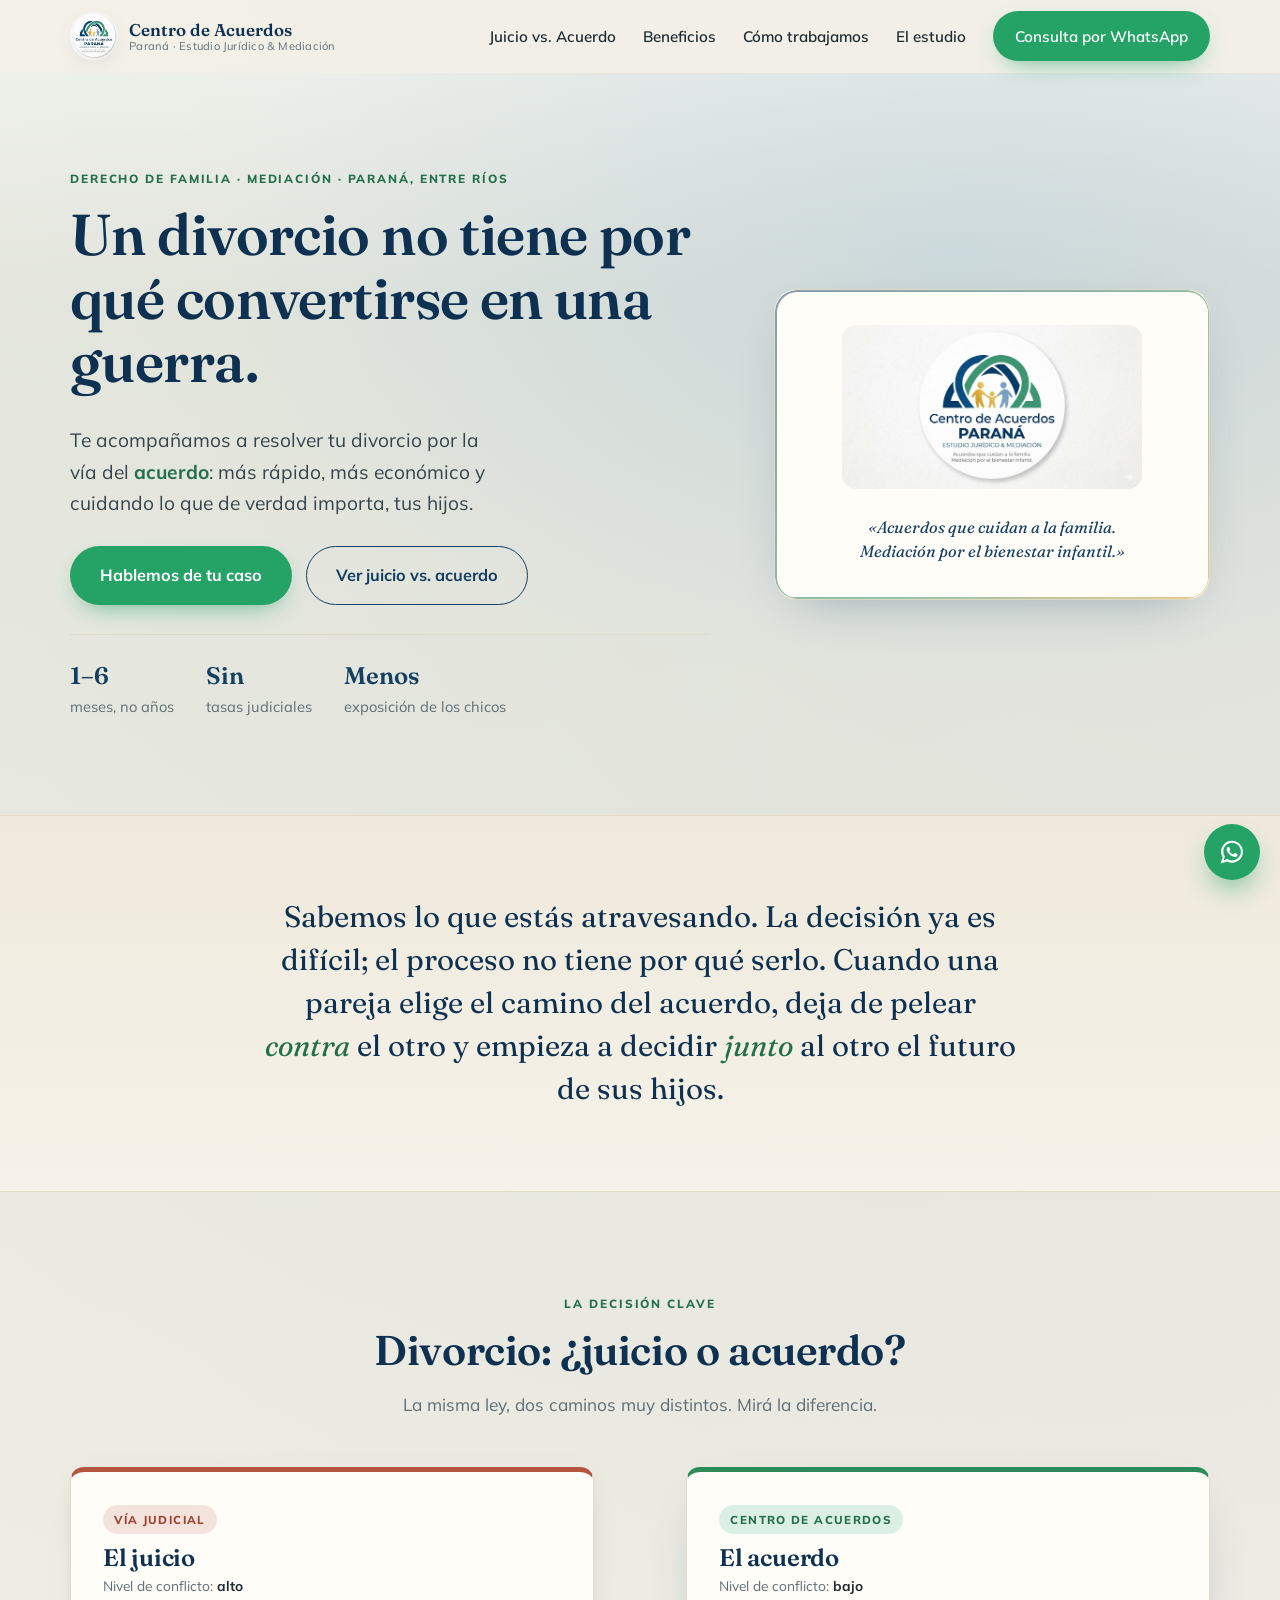
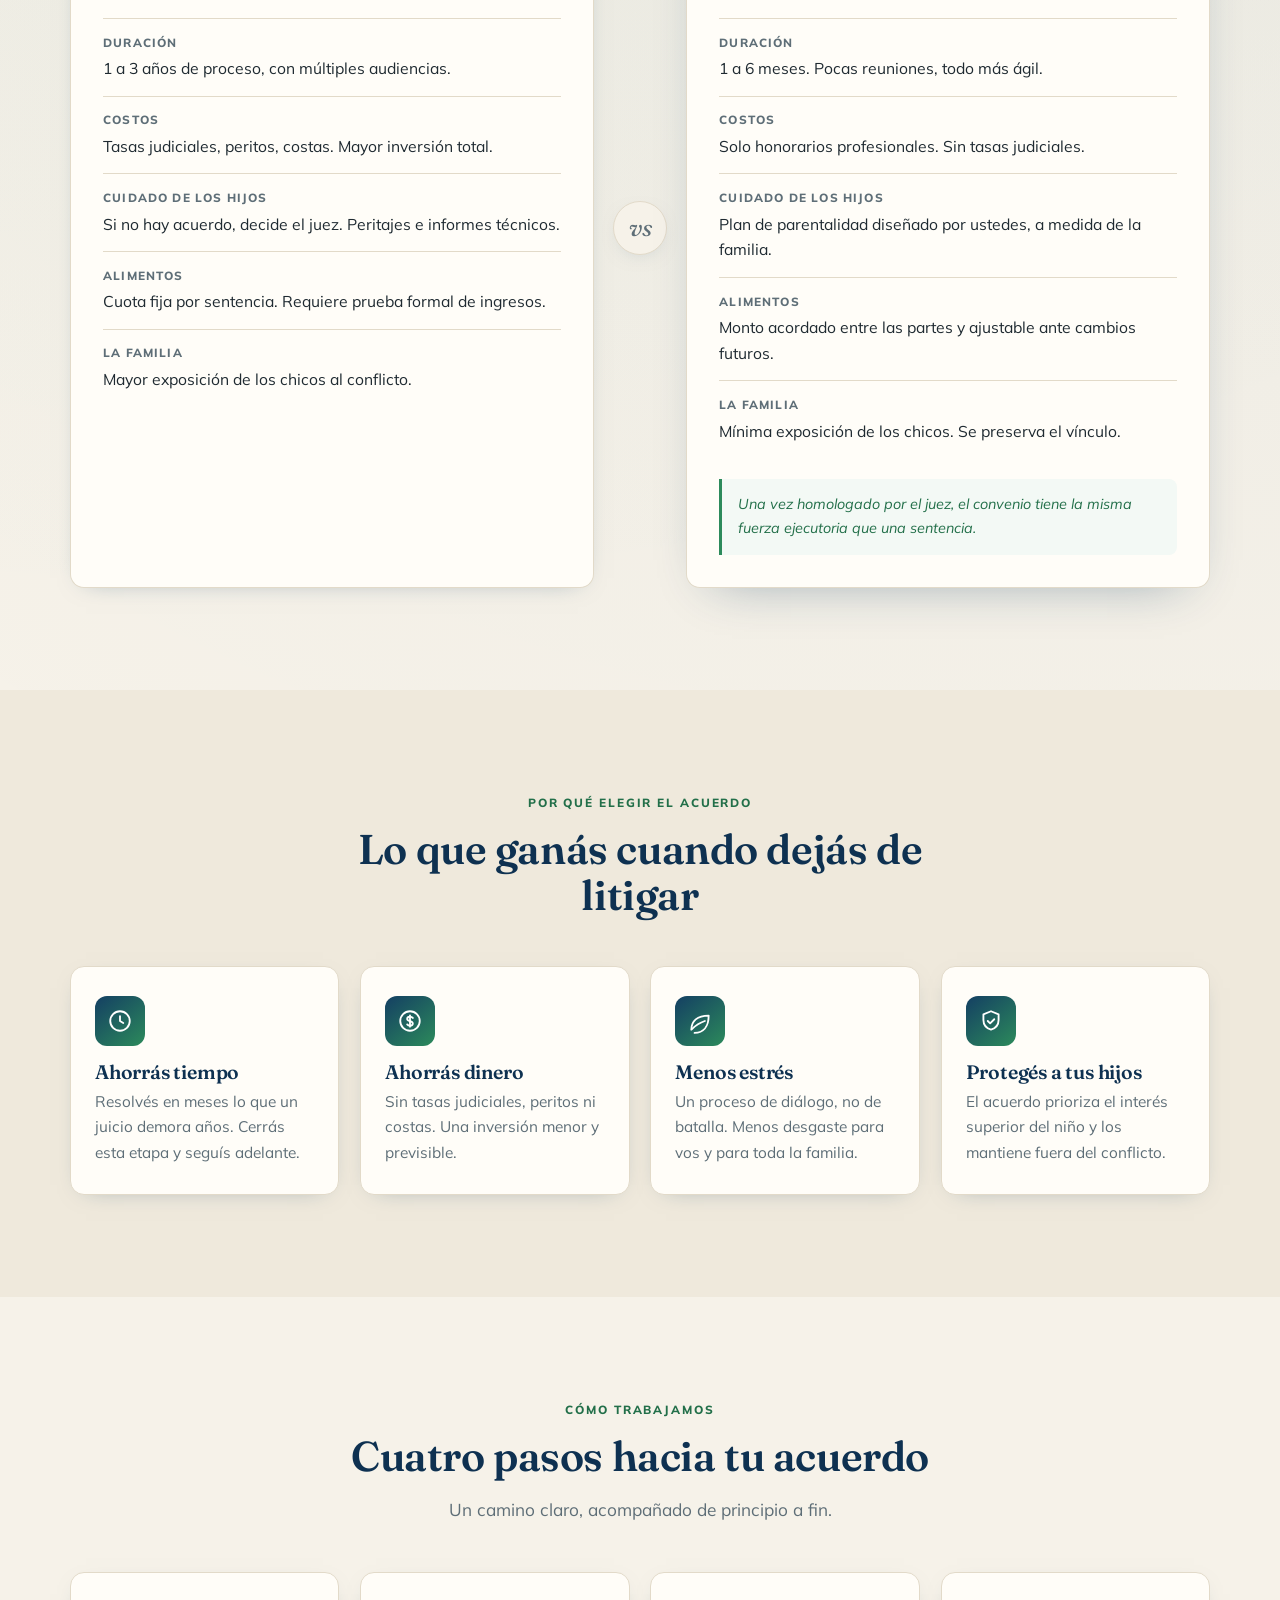
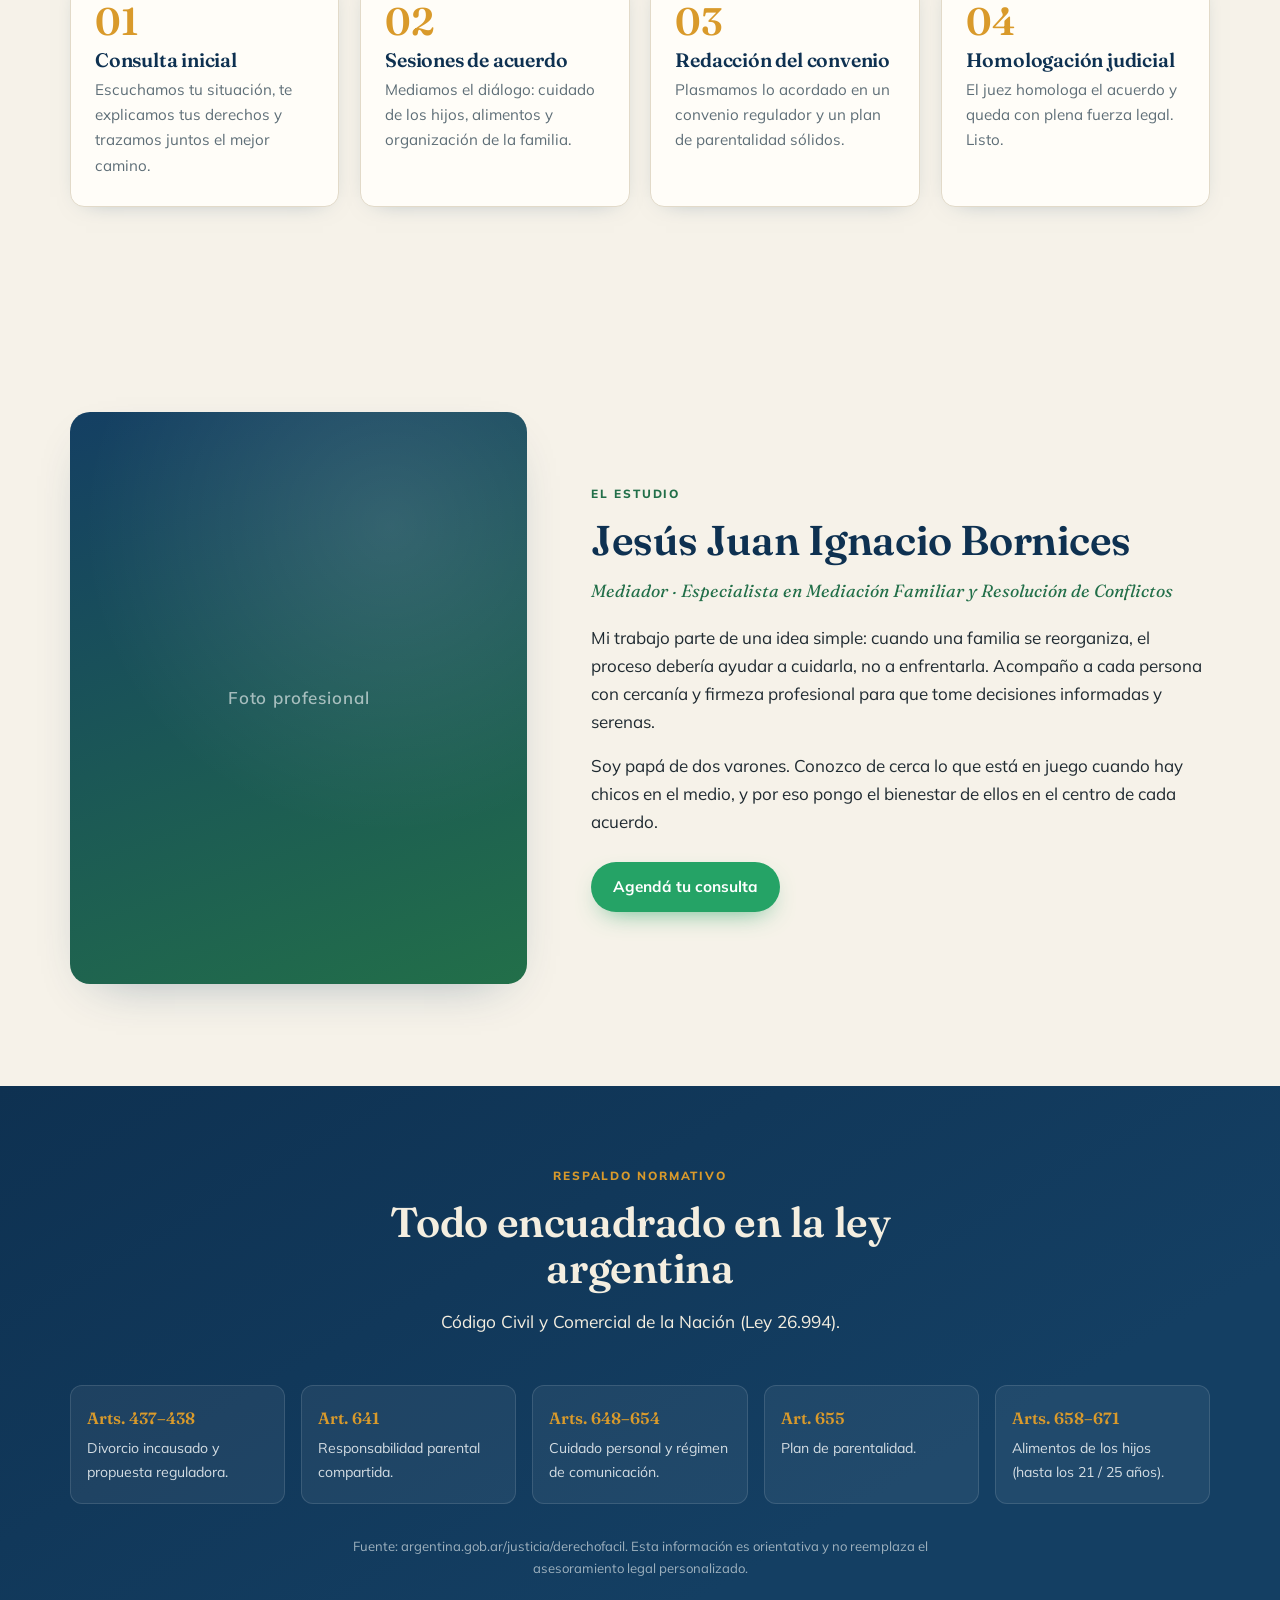
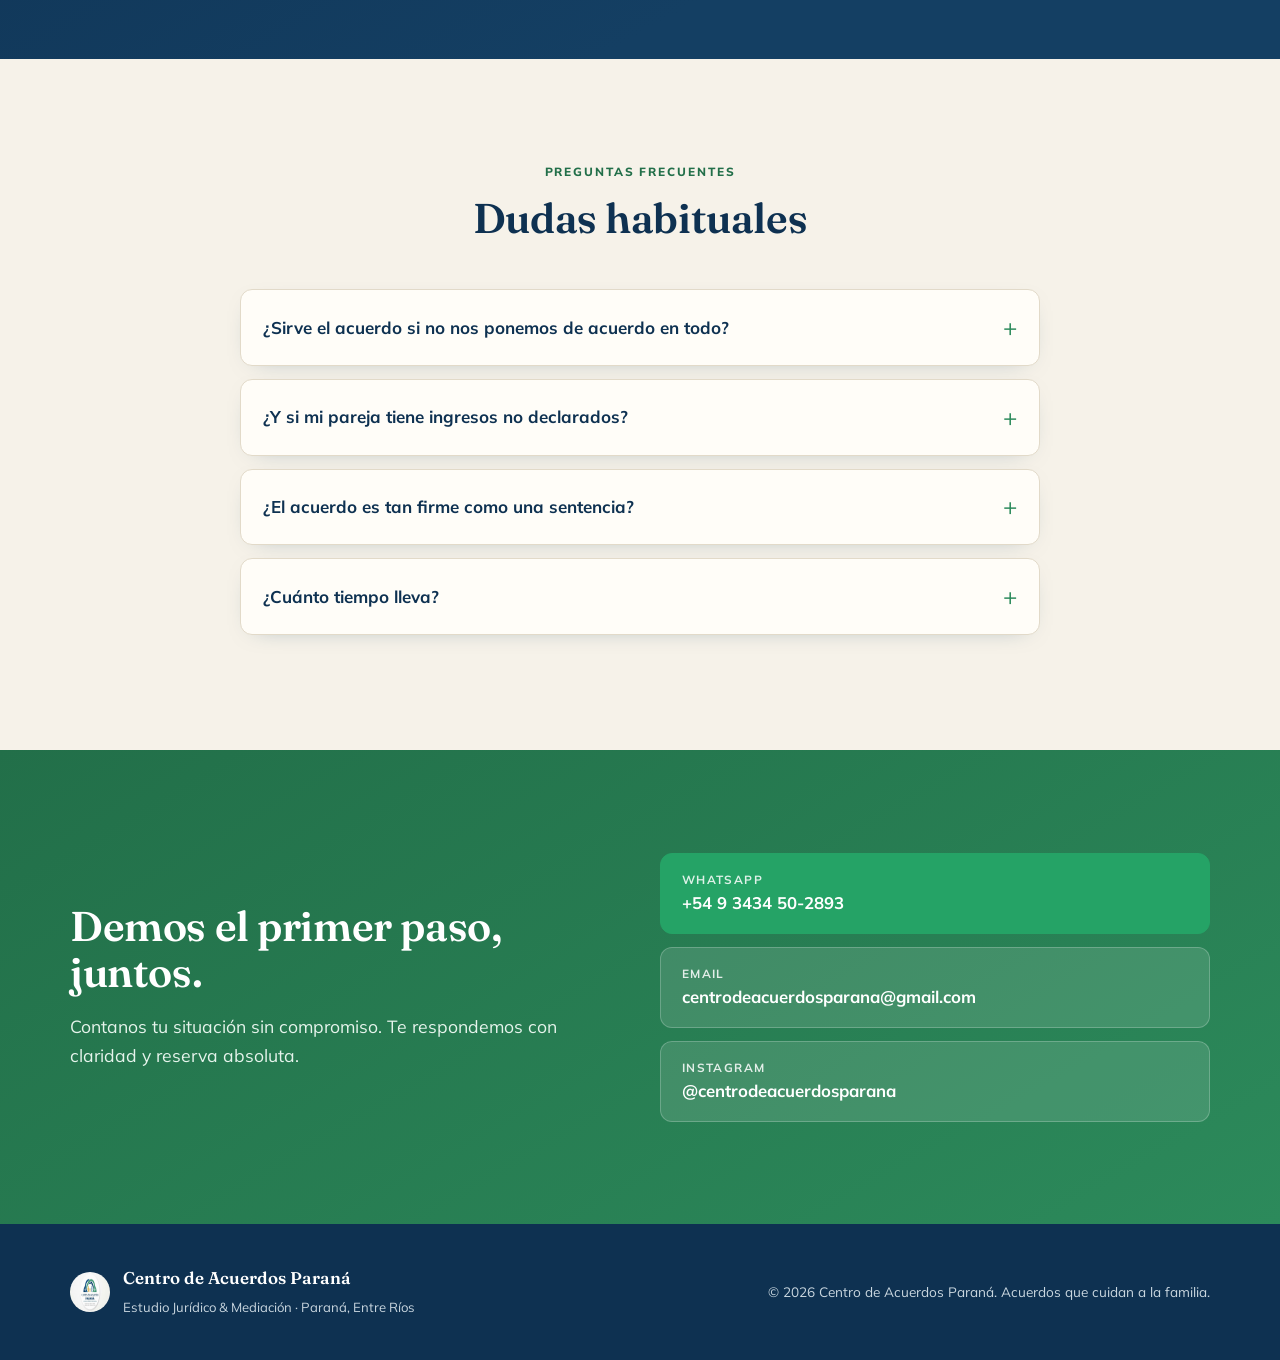
==== docs/index.html @ eae84d58 "Serve site from /docs for GitHub Pages on custom domain Move the site into docs/ so GitHub Pages can" ====
<!DOCTYPE html>
<html lang="es-AR">
<head>
  <meta charset="UTF-8" />
  <meta name="viewport" content="width=device-width, initial-scale=1.0" />
  <title>Centro de Acuerdos Paraná | Divorcio por acuerdo y mediación familiar</title>
  <meta name="description" content="Estudio jurídico y mediación en Paraná. Resolvé tu divorcio por la vía del acuerdo: más rápido, más económico y cuidando a tus hijos. Jesús Juan Ignacio Bornices, mediador familiar." />
  <meta name="theme-color" content="#14476B" />

  <meta property="og:title" content="Centro de Acuerdos Paraná | Divorcio por acuerdo" />
  <meta property="og:description" content="Acuerdos que cuidan a la familia. Mediación por el bienestar infantil." />
  <meta property="og:type" content="website" />
  <meta property="og:locale" content="es_AR" />

  <link rel="preconnect" href="https://fonts.googleapis.com" />
  <link rel="preconnect" href="https://fonts.gstatic.com" crossorigin />
  <link href="https://fonts.googleapis.com/css2?family=Fraunces:opsz,wght@9..144,400;9..144,500;9..144,600;9..144,700&family=Mulish:wght@400;500;600;700;800&display=swap" rel="stylesheet" />
  <link rel="stylesheet" href="styles.css" />
</head>
<body>
  <a class="skip-link" href="#contenido">Saltar al contenido</a>

  <header class="site-header" data-controller="nav">
    <div class="container header-inner">
      <a class="brand" href="#inicio" aria-label="Centro de Acuerdos Paraná - Inicio">
        <img src="assets/logo.jpeg" alt="" class="brand__mark" width="48" height="48" />
        <span class="brand__text">
          <strong>Centro de Acuerdos</strong>
          <span>Paraná · Estudio Jurídico &amp; Mediación</span>
        </span>
      </a>

      <button class="nav-toggle" aria-expanded="false" aria-controls="site-nav" aria-label="Abrir menú" data-action="nav#toggle">
        <span></span><span></span><span></span>
      </button>

      <nav id="site-nav" class="site-nav" aria-label="Navegación principal">
        <a href="#comparacion">Juicio vs. Acuerdo</a>
        <a href="#beneficios">Beneficios</a>
        <a href="#proceso">Cómo trabajamos</a>
        <a href="#abogado">El estudio</a>
        <a href="#contacto" class="btn btn--wa nav-cta">Consulta por WhatsApp</a>
      </nav>
    </div>
  </header>

  <main id="contenido">

    <!-- HERO -->
    <section class="hero" id="inicio">
      <div class="hero__bg" aria-hidden="true"></div>
      <div class="container hero__inner">
        <div class="hero__copy">
          <p class="eyebrow reveal">Derecho de familia · Mediación · Paraná, Entre Ríos</p>
          <h1 class="reveal" style="--d:1">Un divorcio no tiene por qué convertirse en una guerra.</h1>
          <p class="hero__lead reveal" style="--d:2">
            Te acompañamos a resolver tu divorcio por la vía del <strong>acuerdo</strong>:
            más rápido, más económico y cuidando lo que de verdad importa, tus hijos.
          </p>
          <div class="hero__actions reveal" style="--d:3">
            <a href="#contacto" class="btn btn--wa btn--lg">Hablemos de tu caso</a>
            <a href="#comparacion" class="btn btn--ghost btn--lg">Ver juicio vs. acuerdo</a>
          </div>
          <ul class="hero__trust reveal" style="--d:4">
            <li><span>1–6</span> meses, no años</li>
            <li><span>Sin</span> tasas judiciales</li>
            <li><span>Menos</span> exposición de los chicos</li>
          </ul>
        </div>
        <div class="hero__card reveal" style="--d:3">
          <img src="assets/logo.jpeg" alt="Logo del Centro de Acuerdos Paraná: una familia tomada de la mano dentro de un emblema azul y verde." class="hero__logo" width="320" height="174" />
          <p class="hero__tagline">«Acuerdos que cuidan a la familia.<br />Mediación por el bienestar infantil.»</p>
        </div>
      </div>
    </section>

    <!-- EMPATÍA -->
    <section class="band empathy">
      <div class="container empathy__inner">
        <p class="reveal">
          Sabemos lo que estás atravesando. La decisión ya es difícil; el proceso no
          tiene por qué serlo. Cuando una pareja elige el camino del acuerdo, deja de
          pelear <em>contra</em> el otro y empieza a decidir <em>junto</em> al otro
          el futuro de sus hijos.
        </p>
      </div>
    </section>

    <!-- COMPARACIÓN -->
    <section class="section comparison" id="comparacion">
      <div class="container">
        <header class="section-head reveal">
          <p class="eyebrow">La decisión clave</p>
          <h2>Divorcio: ¿juicio o acuerdo?</h2>
          <p class="section-sub">La misma ley, dos caminos muy distintos. Mirá la diferencia.</p>
        </header>

        <div class="compare">
          <div class="compare__col compare__col--bad reveal">
            <div class="compare__top">
              <span class="compare__tag">Vía judicial</span>
              <h3>El juicio</h3>
              <p class="compare__level">Nivel de conflicto: <strong>alto</strong></p>
            </div>
            <dl class="compare__list">
              <div><dt>Duración</dt><dd>1 a 3 años de proceso, con múltiples audiencias.</dd></div>
              <div><dt>Costos</dt><dd>Tasas judiciales, peritos, costas. Mayor inversión total.</dd></div>
              <div><dt>Cuidado de los hijos</dt><dd>Si no hay acuerdo, decide el juez. Peritajes e informes técnicos.</dd></div>
              <div><dt>Alimentos</dt><dd>Cuota fija por sentencia. Requiere prueba formal de ingresos.</dd></div>
              <div><dt>La familia</dt><dd>Mayor exposición de los chicos al conflicto.</dd></div>
            </dl>
          </div>

          <div class="compare__vs" aria-hidden="true"><span>vs</span></div>

          <div class="compare__col compare__col--good reveal" style="--d:1">
            <div class="compare__top">
              <span class="compare__tag">Centro de Acuerdos</span>
              <h3>El acuerdo</h3>
              <p class="compare__level">Nivel de conflicto: <strong>bajo</strong></p>
            </div>
            <dl class="compare__list">
              <div><dt>Duración</dt><dd>1 a 6 meses. Pocas reuniones, todo más ágil.</dd></div>
              <div><dt>Costos</dt><dd>Solo honorarios profesionales. Sin tasas judiciales.</dd></div>
              <div><dt>Cuidado de los hijos</dt><dd>Plan de parentalidad diseñado por ustedes, a medida de la familia.</dd></div>
              <div><dt>Alimentos</dt><dd>Monto acordado entre las partes y ajustable ante cambios futuros.</dd></div>
              <div><dt>La familia</dt><dd>Mínima exposición de los chicos. Se preserva el vínculo.</dd></div>
            </dl>
            <p class="compare__seal">Una vez homologado por el juez, el convenio tiene la misma fuerza ejecutoria que una sentencia.</p>
          </div>
        </div>
      </div>
    </section>

    <!-- BENEFICIOS -->
    <section class="section benefits" id="beneficios">
      <div class="container">
        <header class="section-head reveal">
          <p class="eyebrow">Por qué elegir el acuerdo</p>
          <h2>Lo que ganás cuando dejás de litigar</h2>
        </header>
        <div class="cards">
          <article class="card reveal">
            <span class="card__icon" aria-hidden="true">
              <svg viewBox="0 0 24 24" fill="none" stroke="currentColor" stroke-width="1.7" stroke-linecap="round" stroke-linejoin="round"><circle cx="12" cy="12" r="9"/><path d="M12 7.5V12l3 1.8"/></svg>
            </span>
            <h3>Ahorrás tiempo</h3>
            <p>Resolvés en meses lo que un juicio demora años. Cerrás esta etapa y seguís adelante.</p>
          </article>
          <article class="card reveal" style="--d:1">
            <span class="card__icon" aria-hidden="true">
              <svg viewBox="0 0 24 24" fill="none" stroke="currentColor" stroke-width="1.7" stroke-linecap="round" stroke-linejoin="round"><circle cx="12" cy="12" r="9"/><path d="M12 6.8v10.4"/><path d="M14.6 9.2c-.6-.7-1.6-1.1-2.6-1.1-1.5 0-2.6.8-2.6 2 0 2.7 5.2 1.5 5.2 4.2 0 1.2-1.1 2-2.6 2-1 0-2-.4-2.6-1.1"/></svg>
            </span>
            <h3>Ahorrás dinero</h3>
            <p>Sin tasas judiciales, peritos ni costas. Una inversión menor y previsible.</p>
          </article>
          <article class="card reveal" style="--d:2">
            <span class="card__icon" aria-hidden="true">
              <svg viewBox="0 0 24 24" fill="none" stroke="currentColor" stroke-width="1.7" stroke-linecap="round" stroke-linejoin="round"><path d="M4 20c0-8 5.5-13 16-13 0 10.5-5 16-13 16"/><path d="M4.5 19.5C8 16 12 13.5 16.5 12"/></svg>
            </span>
            <h3>Menos estrés</h3>
            <p>Un proceso de diálogo, no de batalla. Menos desgaste para vos y para toda la familia.</p>
          </article>
          <article class="card reveal" style="--d:3">
            <span class="card__icon" aria-hidden="true">
              <svg viewBox="0 0 24 24" fill="none" stroke="currentColor" stroke-width="1.7" stroke-linecap="round" stroke-linejoin="round"><path d="M12 3l7 2.8v5.2c0 4.8-3.4 7.8-7 9-3.6-1.2-7-4.2-7-9V5.8L12 3z"/><path d="M9 12l2.2 2.2L15 10.4"/></svg>
            </span>
            <h3>Protegés a tus hijos</h3>
            <p>El acuerdo prioriza el interés superior del niño y los mantiene fuera del conflicto.</p>
          </article>
        </div>
      </div>
    </section>

    <!-- PROCESO -->
    <section class="section process" id="proceso">
      <div class="container">
        <header class="section-head reveal">
          <p class="eyebrow">Cómo trabajamos</p>
          <h2>Cuatro pasos hacia tu acuerdo</h2>
          <p class="section-sub">Un camino claro, acompañado de principio a fin.</p>
        </header>
        <ol class="steps">
          <li class="step reveal">
            <span class="step__num">01</span>
            <h3>Consulta inicial</h3>
            <p>Escuchamos tu situación, te explicamos tus derechos y trazamos juntos el mejor camino.</p>
          </li>
          <li class="step reveal" style="--d:1">
            <span class="step__num">02</span>
            <h3>Sesiones de acuerdo</h3>
            <p>Mediamos el diálogo: cuidado de los hijos, alimentos y organización de la familia.</p>
          </li>
          <li class="step reveal" style="--d:2">
            <span class="step__num">03</span>
            <h3>Redacción del convenio</h3>
            <p>Plasmamos lo acordado en un convenio regulador y un plan de parentalidad sólidos.</p>
          </li>
          <li class="step reveal" style="--d:3">
            <span class="step__num">04</span>
            <h3>Homologación judicial</h3>
            <p>El juez homologa el acuerdo y queda con plena fuerza legal. Listo.</p>
          </li>
        </ol>
      </div>
    </section>

    <!-- ABOGADO -->
    <section class="section lawyer" id="abogado">
      <div class="container lawyer__inner">
        <figure class="lawyer__photo reveal">
          <div class="lawyer__placeholder" role="img" aria-label="Foto de Jesús Juan Ignacio Bornices (próximamente)">
            <span>Foto profesional</span>
          </div>
        </figure>
        <div class="lawyer__copy reveal" style="--d:1">
          <p class="eyebrow">El estudio</p>
          <h2>Jesús Juan Ignacio Bornices</h2>
          <p class="lawyer__role">Mediador · Especialista en Mediación Familiar y Resolución de Conflictos</p>
          <p>
            Mi trabajo parte de una idea simple: cuando una familia se reorganiza,
            el proceso debería ayudar a cuidarla, no a enfrentarla. Acompaño a cada
            persona con cercanía y firmeza profesional para que tome decisiones
            informadas y serenas.
          </p>
          <p>
            Soy papá de dos varones. Conozco de cerca lo que está en juego cuando hay
            chicos en el medio, y por eso pongo el bienestar de ellos en el centro de
            cada acuerdo.
          </p>
          <a href="#contacto" class="btn btn--wa">Agendá tu consulta</a>
        </div>
      </div>
    </section>

    <!-- MARCO LEGAL -->
    <section class="band legal" id="marco-legal">
      <div class="container">
        <header class="section-head section-head--light reveal">
          <p class="eyebrow eyebrow--light">Respaldo normativo</p>
          <h2>Todo encuadrado en la ley argentina</h2>
          <p class="section-sub">Código Civil y Comercial de la Nación (Ley 26.994).</p>
        </header>
        <div class="legal__grid">
          <div class="legal__item reveal"><span>Arts. 437–438</span><p>Divorcio incausado y propuesta reguladora.</p></div>
          <div class="legal__item reveal" style="--d:1"><span>Art. 641</span><p>Responsabilidad parental compartida.</p></div>
          <div class="legal__item reveal" style="--d:2"><span>Arts. 648–654</span><p>Cuidado personal y régimen de comunicación.</p></div>
          <div class="legal__item reveal" style="--d:3"><span>Art. 655</span><p>Plan de parentalidad.</p></div>
          <div class="legal__item reveal" style="--d:4"><span>Arts. 658–671</span><p>Alimentos de los hijos (hasta los 21 / 25 años).</p></div>
        </div>
        <p class="legal__note reveal">Fuente: argentina.gob.ar/justicia/derechofacil. Esta información es orientativa y no reemplaza el asesoramiento legal personalizado.</p>
      </div>
    </section>

    <!-- FAQ -->
    <section class="section faq">
      <div class="container faq__inner">
        <header class="section-head reveal">
          <p class="eyebrow">Preguntas frecuentes</p>
          <h2>Dudas habituales</h2>
        </header>
        <div class="faq__list reveal">
          <details>
            <summary>¿Sirve el acuerdo si no nos ponemos de acuerdo en todo?</summary>
            <p>Sí. El desacuerdo no frena el divorcio. Trabajamos los puntos en común y mediamos los que faltan; lo que no se resuelve puede tratarse aparte sin detener el proceso.</p>
          </details>
          <details>
            <summary>¿Y si mi pareja tiene ingresos no declarados?</summary>
            <p>La cuota alimentaria se fija según las posibilidades económicas reales, no solo según lo declarado. Existen vías para acreditar ingresos y proteger a los hijos.</p>
          </details>
          <details>
            <summary>¿El acuerdo es tan firme como una sentencia?</summary>
            <p>Sí. Una vez homologado por el juez, el convenio tiene la misma fuerza ejecutoria que una sentencia.</p>
          </details>
          <details>
            <summary>¿Cuánto tiempo lleva?</summary>
            <p>La mayoría de los acuerdos se resuelven entre 1 y 6 meses, frente a 1 a 3 años de un juicio.</p>
          </details>
        </div>
      </div>
    </section>

    <!-- CONTACTO / CTA -->
    <section class="section contact" id="contacto">
      <div class="container contact__inner">
        <div class="contact__copy reveal">
          <h2>Demos el primer paso, juntos.</h2>
          <p>Contanos tu situación sin compromiso. Te respondemos con claridad y reserva absoluta.</p>
        </div>
        <div class="contact__actions reveal" style="--d:1">
          <a class="contact__btn contact__btn--wa" href="https://wa.me/5493434502893?text=Hola%2C%20quisiera%20una%20consulta%20sobre%20divorcio%20por%20acuerdo." target="_blank" rel="noopener">
            <span class="contact__btn-label">WhatsApp</span>
            <span class="contact__btn-value">+54 9 3434 50-2893</span>
          </a>
          <a class="contact__btn" href="mailto:centrodeacuerdosparana@gmail.com">
            <span class="contact__btn-label">Email</span>
            <span class="contact__btn-value">centrodeacuerdosparana@gmail.com</span>
          </a>
          <a class="contact__btn" href="https://www.instagram.com/centrodeacuerdosparana/" target="_blank" rel="noopener">
            <span class="contact__btn-label">Instagram</span>
            <span class="contact__btn-value">@centrodeacuerdosparana</span>
          </a>
        </div>
      </div>
    </section>
  </main>

  <footer class="site-footer">
    <div class="container footer-inner">
      <div class="footer-brand">
        <img src="assets/logo.jpeg" alt="" width="40" height="40" />
        <div>
          <strong>Centro de Acuerdos Paraná</strong>
          <span>Estudio Jurídico &amp; Mediación · Paraná, Entre Ríos</span>
        </div>
      </div>
      <p class="footer-note">© <span data-year>2026</span> Centro de Acuerdos Paraná. Acuerdos que cuidan a la familia.</p>
    </div>
  </footer>

  <a class="wa-float" href="https://wa.me/5493434502893?text=Hola%2C%20quisiera%20una%20consulta%20sobre%20divorcio%20por%20acuerdo." target="_blank" rel="noopener" aria-label="Escribinos por WhatsApp">
    <svg viewBox="0 0 32 32" width="28" height="28" aria-hidden="true" focusable="false"><path fill="currentColor" d="M16 3C9 3 3.5 8.5 3.5 15.5c0 2.3.6 4.5 1.8 6.4L3 29l7.3-2.2c1.8 1 3.8 1.5 5.7 1.5 7 0 12.5-5.5 12.5-12.5S23 3 16 3zm0 22.7c-1.7 0-3.4-.5-4.9-1.4l-.3-.2-4.3 1.3 1.3-4.2-.2-.4c-1-1.6-1.5-3.4-1.5-5.3C5.8 9.8 10.4 5.3 16 5.3s10.2 4.5 10.2 10.2S21.6 25.7 16 25.7zm5.7-7.6c-.3-.2-1.8-.9-2.1-1-.3-.1-.5-.2-.7.2-.2.3-.8 1-1 1.2-.2.2-.4.2-.7.1-1.7-.9-2.9-1.6-4-3.5-.3-.5.3-.5.8-1.6.1-.2 0-.4 0-.5-.1-.2-.7-1.7-1-2.3-.3-.6-.5-.5-.7-.5h-.6c-.2 0-.5.1-.8.4-.3.3-1 1-1 2.5s1.1 2.9 1.2 3.1c.2.2 2.2 3.4 5.3 4.7 2 .8 2.7.9 3.7.8.6-.1 1.8-.7 2-1.4.3-.7.3-1.3.2-1.4-.1-.2-.3-.3-.6-.4z"/></svg>
  </a>

  <script src="app.js" defer></script>
</body>
</html>
---- docs/styles.css ----
:root {
  --navy: #143f63;
  --navy-deep: #0e3151;
  --green: #2c8a5b;
  --green-deep: #226f49;
  --gold: #d99a2b;
  --sky: #6fa8d6;
  --paper: #f6f2e9;
  --paper-2: #efe9dc;
  --card: #fffdf8;
  --ink: #1f2a31;
  --muted: #5e6e77;
  --line: #e2dac9;
  --wa: #25a366;

  --font-display: "Fraunces", Georgia, "Times New Roman", serif;
  --font-body: "Mulish", -apple-system, BlinkMacSystemFont, sans-serif;

  --container: 1140px;
  --r: 14px;
  --shadow: 0 18px 50px -28px rgba(20, 63, 99, 0.45);
  --shadow-sm: 0 6px 24px -16px rgba(20, 63, 99, 0.5);
}

* { box-sizing: border-box; }

html { scroll-behavior: smooth; }
@media (prefers-reduced-motion: reduce) { html { scroll-behavior: auto; } }

body {
  margin: 0;
  font-family: var(--font-body);
  color: var(--ink);
  background-color: var(--paper);
  background-image:
    radial-gradient(circle at 18% -10%, rgba(44, 138, 91, 0.07), transparent 42%),
    radial-gradient(circle at 92% 4%, rgba(20, 63, 99, 0.08), transparent 40%);
  line-height: 1.65;
  font-size: 17px;
  -webkit-font-smoothing: antialiased;
  overflow-x: hidden;
}

h1, h2, h3 { font-family: var(--font-display); font-weight: 600; line-height: 1.1; letter-spacing: -0.01em; color: var(--navy-deep); margin: 0 0 .4em; }
h1 { font-size: clamp(2.1rem, 5.2vw, 3.6rem); }
h2 { font-size: clamp(1.7rem, 3.8vw, 2.6rem); }
h3 { font-size: 1.22rem; }
p { margin: 0 0 1rem; }
a { color: var(--navy); }

.container { width: min(var(--container), 92%); margin-inline: auto; }

.section { padding: clamp(3.5rem, 8vw, 6.5rem) 0; }
.band { padding: clamp(3rem, 7vw, 5rem) 0; }

.eyebrow { font-family: var(--font-body); text-transform: uppercase; letter-spacing: .16em; font-size: .74rem; font-weight: 800; color: var(--green-deep); margin: 0 0 .9rem; }
.eyebrow--light { color: var(--gold); }

.section-head { max-width: 660px; margin: 0 auto 3rem; text-align: center; }
.section-sub { color: var(--muted); font-size: 1.08rem; margin: 0; }
.section-head--light h2, .section-head--light .section-sub { color: #f4eee0; }

/* Skip link */
.skip-link { position: absolute; left: -999px; top: 0; background: var(--navy); color: #fff; padding: .6rem 1rem; z-index: 200; border-radius: 0 0 8px 0; }
.skip-link:focus { left: 0; }

/* Buttons */
.btn { display: inline-flex; align-items: center; justify-content: center; gap: .5rem; font-family: var(--font-body); font-weight: 700; font-size: .96rem; padding: .72rem 1.3rem; border-radius: 999px; text-decoration: none; border: 1.5px solid transparent; cursor: pointer; transition: transform .18s ease, box-shadow .18s ease, background .18s ease; }
.btn:hover { transform: translateY(-2px); }
.btn--lg { padding: .95rem 1.8rem; font-size: 1.02rem; }
.btn--wa { background: var(--wa); color: #fff; box-shadow: 0 10px 26px -12px rgba(37, 163, 102, .8); }
.btn--wa:hover { background: #1f8f59; }
.btn--ghost { background: transparent; color: var(--navy); border-color: var(--navy); }
.btn--ghost:hover { background: var(--navy); color: #fff; }

/* Header */
.site-header { position: sticky; top: 0; z-index: 100; background: rgba(246, 242, 233, .82); backdrop-filter: blur(10px); border-bottom: 1px solid transparent; transition: border-color .2s, box-shadow .2s; }
.site-header.is-stuck { border-color: var(--line); box-shadow: 0 6px 24px -20px rgba(0,0,0,.5); }
.header-inner { display: flex; align-items: center; justify-content: space-between; gap: 1rem; padding: .7rem 0; }
.brand { display: flex; align-items: center; gap: .7rem; text-decoration: none; color: var(--navy-deep); }
.brand__mark { border-radius: 50%; object-fit: cover; box-shadow: var(--shadow-sm); }
.brand__text { display: flex; flex-direction: column; line-height: 1.15; }
.brand__text strong { font-family: var(--font-display); font-size: 1.06rem; font-weight: 600; }
.brand__text span { font-size: .7rem; color: var(--muted); letter-spacing: .02em; }

.site-nav { display: flex; align-items: center; gap: 1.7rem; }
.site-nav a { text-decoration: none; color: var(--ink); font-weight: 600; font-size: .95rem; }
.site-nav a:not(.btn):hover { color: var(--green-deep); }
.nav-cta { color: #fff !important; }

.nav-toggle { display: none; flex-direction: column; gap: 5px; background: none; border: 0; padding: 8px; cursor: pointer; }
.nav-toggle span { width: 24px; height: 2px; background: var(--navy-deep); border-radius: 2px; transition: .25s; }

/* Hero */
.hero { position: relative; padding: clamp(3rem, 8vw, 6rem) 0 clamp(3.5rem, 8vw, 6rem); overflow: hidden; }
.hero__bg { position: absolute; inset: 0; z-index: -1; background:
    radial-gradient(ellipse at 75% 25%, rgba(111, 168, 214, .18), transparent 55%),
    linear-gradient(180deg, rgba(255,255,255,.4), transparent 30%); }
.hero__inner { display: grid; grid-template-columns: 1.25fr .85fr; gap: clamp(2rem, 5vw, 4rem); align-items: center; }
.hero__copy h1 { margin-bottom: .55em; }
.hero__lead { font-size: 1.2rem; color: #36444c; max-width: 36ch; }
.hero__lead strong { color: var(--green-deep); }
.hero__actions { display: flex; flex-wrap: wrap; gap: .9rem; margin: 1.6rem 0 1.8rem; }
.hero__trust { list-style: none; display: flex; flex-wrap: wrap; gap: 1.4rem 2rem; padding: 1.3rem 0 0; margin: 0; border-top: 1px solid var(--line); }
.hero__trust li { font-size: .92rem; color: var(--muted); }
.hero__trust span { display: block; font-family: var(--font-display); font-size: 1.5rem; color: var(--navy); font-weight: 600; }

.hero__card { background: var(--card); border: 1px solid var(--line); border-radius: 22px; padding: 2.2rem; text-align: center; box-shadow: var(--shadow); position: relative; }
.hero__card::before { content: ""; position: absolute; inset: 0; border-radius: 22px; padding: 1.5px; background: linear-gradient(140deg, var(--navy), var(--green) 60%, var(--gold)); -webkit-mask: linear-gradient(#000 0 0) content-box, linear-gradient(#000 0 0); -webkit-mask-composite: xor; mask-composite: exclude; opacity: .5; pointer-events: none; }
.hero__logo { width: 100%; max-width: 300px; height: auto; border-radius: 14px; }
.hero__tagline { font-family: var(--font-display); font-style: italic; color: var(--navy); margin: 1.1rem 0 0; font-size: 1.02rem; line-height: 1.5; }

/* Empatía */
.empathy { background: linear-gradient(180deg, var(--paper-2), var(--paper)); border-block: 1px solid var(--line); }
.empathy__inner { max-width: 760px; margin-inline: auto; text-align: center; }
.empathy p { font-family: var(--font-display); font-size: clamp(1.3rem, 2.8vw, 1.85rem); line-height: 1.45; color: var(--navy-deep); margin: 0; font-weight: 400; }
.empathy em { color: var(--green-deep); font-style: italic; }

/* Comparación */
.compare { display: grid; grid-template-columns: 1fr auto 1fr; gap: 0; align-items: stretch; }
.compare__col { background: var(--card); border: 1px solid var(--line); border-radius: var(--r); padding: 2rem; box-shadow: var(--shadow-sm); }
.compare__col--bad { border-top: 5px solid #b4563f; }
.compare__col--good { border-top: 5px solid var(--green); position: relative; z-index: 2; box-shadow: var(--shadow); }
.compare__vs { display: flex; align-items: center; justify-content: center; padding: 0 1.2rem; }
.compare__vs span { font-family: var(--font-display); font-style: italic; font-size: 1.5rem; color: var(--muted); background: var(--paper); width: 54px; height: 54px; display: grid; place-items: center; border-radius: 50%; border: 1px solid var(--line); box-shadow: var(--shadow-sm); }
.compare__top { margin-bottom: 1.3rem; }
.compare__tag { display: inline-block; font-size: .72rem; font-weight: 800; text-transform: uppercase; letter-spacing: .12em; padding: .3rem .7rem; border-radius: 999px; margin-bottom: .7rem; }
.compare__col--bad .compare__tag { background: #f4e2dc; color: #9c4631; }
.compare__col--good .compare__tag { background: #dcefe4; color: var(--green-deep); }
.compare__col h3 { font-size: 1.5rem; margin: 0; }
.compare__level { font-size: .86rem; color: var(--muted); margin: .2rem 0 0; }
.compare__level strong { color: var(--ink); }
.compare__list { margin: 0; }
.compare__list > div { padding: .85rem 0; border-top: 1px solid var(--line); }
.compare__list dt { font-size: .74rem; text-transform: uppercase; letter-spacing: .1em; font-weight: 800; color: var(--muted); margin-bottom: .25rem; }
.compare__list dd { margin: 0; font-size: .98rem; }
.compare__seal { margin: 1.3rem 0 0; padding: .9rem 1rem; background: #f3f9f5; border-left: 3px solid var(--green); border-radius: 0 8px 8px 0; font-size: .9rem; color: var(--green-deep); font-style: italic; }

/* Beneficios */
.benefits { background: var(--paper-2); }
.cards { display: grid; grid-template-columns: repeat(4, 1fr); gap: 1.3rem; }
.card { background: var(--card); border: 1px solid var(--line); border-radius: var(--r); padding: 1.8rem 1.5rem; box-shadow: var(--shadow-sm); transition: transform .2s ease, box-shadow .2s ease; }
.card:hover { transform: translateY(-4px); box-shadow: var(--shadow); }
.card__icon { display: grid; place-items: center; width: 50px; height: 50px; border-radius: 12px; background: linear-gradient(140deg, var(--navy), var(--green)); color: #fff; margin-bottom: 1rem; }
.card__icon svg { width: 26px; height: 26px; }
.card h3 { margin-bottom: .35rem; }
.card p { margin: 0; color: var(--muted); font-size: .96rem; }

/* Proceso */
.steps { list-style: none; counter-reset: s; display: grid; grid-template-columns: repeat(4, 1fr); gap: 1.3rem; padding: 0; margin: 0; }
.step { position: relative; padding: 1.8rem 1.5rem; background: var(--card); border: 1px solid var(--line); border-radius: var(--r); box-shadow: var(--shadow-sm); }
.step__num { font-family: var(--font-display); font-size: 2.4rem; font-weight: 600; color: var(--gold); line-height: 1; display: block; margin-bottom: .6rem; }
.step h3 { margin-bottom: .35rem; }
.step p { margin: 0; color: var(--muted); font-size: .95rem; }

/* Abogado */
.lawyer__inner { display: grid; grid-template-columns: .85fr 1.15fr; gap: clamp(2rem, 5vw, 4rem); align-items: center; }
.lawyer__photo { margin: 0; }
.lawyer__placeholder { aspect-ratio: 4/5; border-radius: 20px; background: linear-gradient(160deg, var(--navy), var(--green-deep)); display: grid; place-items: center; color: rgba(255,255,255,.6); font-weight: 600; letter-spacing: .05em; box-shadow: var(--shadow); position: relative; overflow: hidden; }
.lawyer__placeholder::after { content: ""; position: absolute; inset: 0; background: radial-gradient(circle at 70% 20%, rgba(255,255,255,.12), transparent 55%); }
.lawyer__role { font-family: var(--font-display); font-style: italic; color: var(--green-deep); font-size: 1.1rem; margin: -.3rem 0 1.2rem; }
.lawyer__copy .btn { margin-top: .6rem; }

/* Marco legal */
.legal { background: linear-gradient(150deg, var(--navy-deep), var(--navy) 70%); color: #eef3f6; }
.legal__grid { display: grid; grid-template-columns: repeat(5, 1fr); gap: 1rem; }
.legal__item { background: rgba(255,255,255,.06); border: 1px solid rgba(255,255,255,.12); border-radius: 12px; padding: 1.2rem 1rem; }
.legal__item span { font-family: var(--font-display); font-weight: 600; color: var(--gold); font-size: 1.02rem; display: block; margin-bottom: .35rem; }
.legal__item p { margin: 0; font-size: .88rem; color: #d4dde3; }
.legal__note { text-align: center; font-size: .82rem; color: #9fb2bf; margin: 2rem auto 0; max-width: 640px; }

/* FAQ */
.faq__inner { max-width: 800px; margin-inline: auto; }
.faq__list details { background: var(--card); border: 1px solid var(--line); border-radius: 12px; padding: 0 1.4rem; margin-bottom: .8rem; box-shadow: var(--shadow-sm); }
.faq__list summary { cursor: pointer; font-weight: 700; padding: 1.1rem 0; list-style: none; display: flex; justify-content: space-between; align-items: center; gap: 1rem; color: var(--navy-deep); }
.faq__list summary::-webkit-details-marker { display: none; }
.faq__list summary::after { content: "+"; font-size: 1.5rem; color: var(--green); font-weight: 400; transition: transform .2s; }
.faq__list details[open] summary::after { transform: rotate(45deg); }
.faq__list details p { margin: 0 0 1.2rem; color: var(--muted); }

/* Contacto */
.contact { background: linear-gradient(150deg, var(--green-deep), var(--green)); color: #fff; }
.contact__inner { display: grid; grid-template-columns: 1fr 1fr; gap: 2.5rem; align-items: center; }
.contact__copy h2 { color: #fff; }
.contact__copy p { color: #e6f4ec; margin: 0; font-size: 1.1rem; }
.contact__actions { display: flex; flex-direction: column; gap: .8rem; }
.contact__btn { display: flex; flex-direction: column; background: rgba(255,255,255,.12); border: 1px solid rgba(255,255,255,.22); border-radius: 12px; padding: 1rem 1.3rem; text-decoration: none; color: #fff; transition: background .18s, transform .18s; }
.contact__btn:hover { background: rgba(255,255,255,.2); transform: translateX(4px); }
.contact__btn--wa { background: var(--wa); border-color: var(--wa); }
.contact__btn--wa:hover { background: #1f8f59; }
.contact__btn-label { font-size: .74rem; text-transform: uppercase; letter-spacing: .12em; opacity: .85; font-weight: 700; }
.contact__btn-value { font-weight: 700; font-size: 1.05rem; }

/* Footer */
.site-footer { background: var(--navy-deep); color: #c9d6df; padding: 2.5rem 0; }
.footer-inner { display: flex; justify-content: space-between; align-items: center; gap: 1.5rem; flex-wrap: wrap; }
.footer-brand { display: flex; align-items: center; gap: .8rem; }
.footer-brand img { border-radius: 50%; }
.footer-brand strong { display: block; color: #fff; font-family: var(--font-display); font-weight: 600; }
.footer-brand span { font-size: .82rem; }
.footer-note { margin: 0; font-size: .85rem; }

/* WhatsApp float */
.wa-float { position: fixed; right: 20px; bottom: 20px; z-index: 90; width: 56px; height: 56px; border-radius: 50%; background: var(--wa); color: #fff; display: grid; place-items: center; box-shadow: 0 14px 30px -10px rgba(37,163,102,.8); transition: transform .2s; }
.wa-float:hover { transform: scale(1.08); }

/* Reveal animations */
.reveal { opacity: 0; transform: translateY(22px); transition: opacity .7s ease, transform .7s ease; transition-delay: calc(var(--d, 0) * 90ms); }
.reveal.is-in { opacity: 1; transform: none; }
@media (prefers-reduced-motion: reduce) { .reveal { opacity: 1; transform: none; transition: none; } }

/* Responsive */
@media (max-width: 920px) {
  .hero__inner { grid-template-columns: 1fr; }
  .hero__card { order: -1; max-width: 420px; }
  .lawyer__inner { grid-template-columns: 1fr; }
  .lawyer__photo { max-width: 360px; }
  .cards, .steps { grid-template-columns: repeat(2, 1fr); }
  .legal__grid { grid-template-columns: repeat(2, 1fr); }
  .contact__inner { grid-template-columns: 1fr; }
}

@media (max-width: 760px) {
  .nav-toggle { display: flex; }
  .site-nav { position: fixed; inset: 0 0 0 auto; width: min(78%, 320px); flex-direction: column; align-items: flex-start; justify-content: center; gap: 1.6rem; background: var(--paper); padding: 2rem; box-shadow: -10px 0 40px -20px rgba(0,0,0,.5); transform: translateX(100%); transition: transform .3s ease; }
  .site-nav.is-open { transform: translateX(0); }
  .nav-toggle[aria-expanded="true"] span:nth-child(1) { transform: translateY(7px) rotate(45deg); }
  .nav-toggle[aria-expanded="true"] span:nth-child(2) { opacity: 0; }
  .nav-toggle[aria-expanded="true"] span:nth-child(3) { transform: translateY(-7px) rotate(-45deg); }
  .compare { grid-template-columns: 1fr; gap: 1.2rem; }
  .compare__vs { padding: 0; }
  .compare__vs span { transform: rotate(90deg); }
}

@media (max-width: 540px) {
  body { font-size: 16px; }
  .cards, .steps, .legal__grid { grid-template-columns: 1fr; }
  .hero__trust { gap: 1rem 1.5rem; }
}
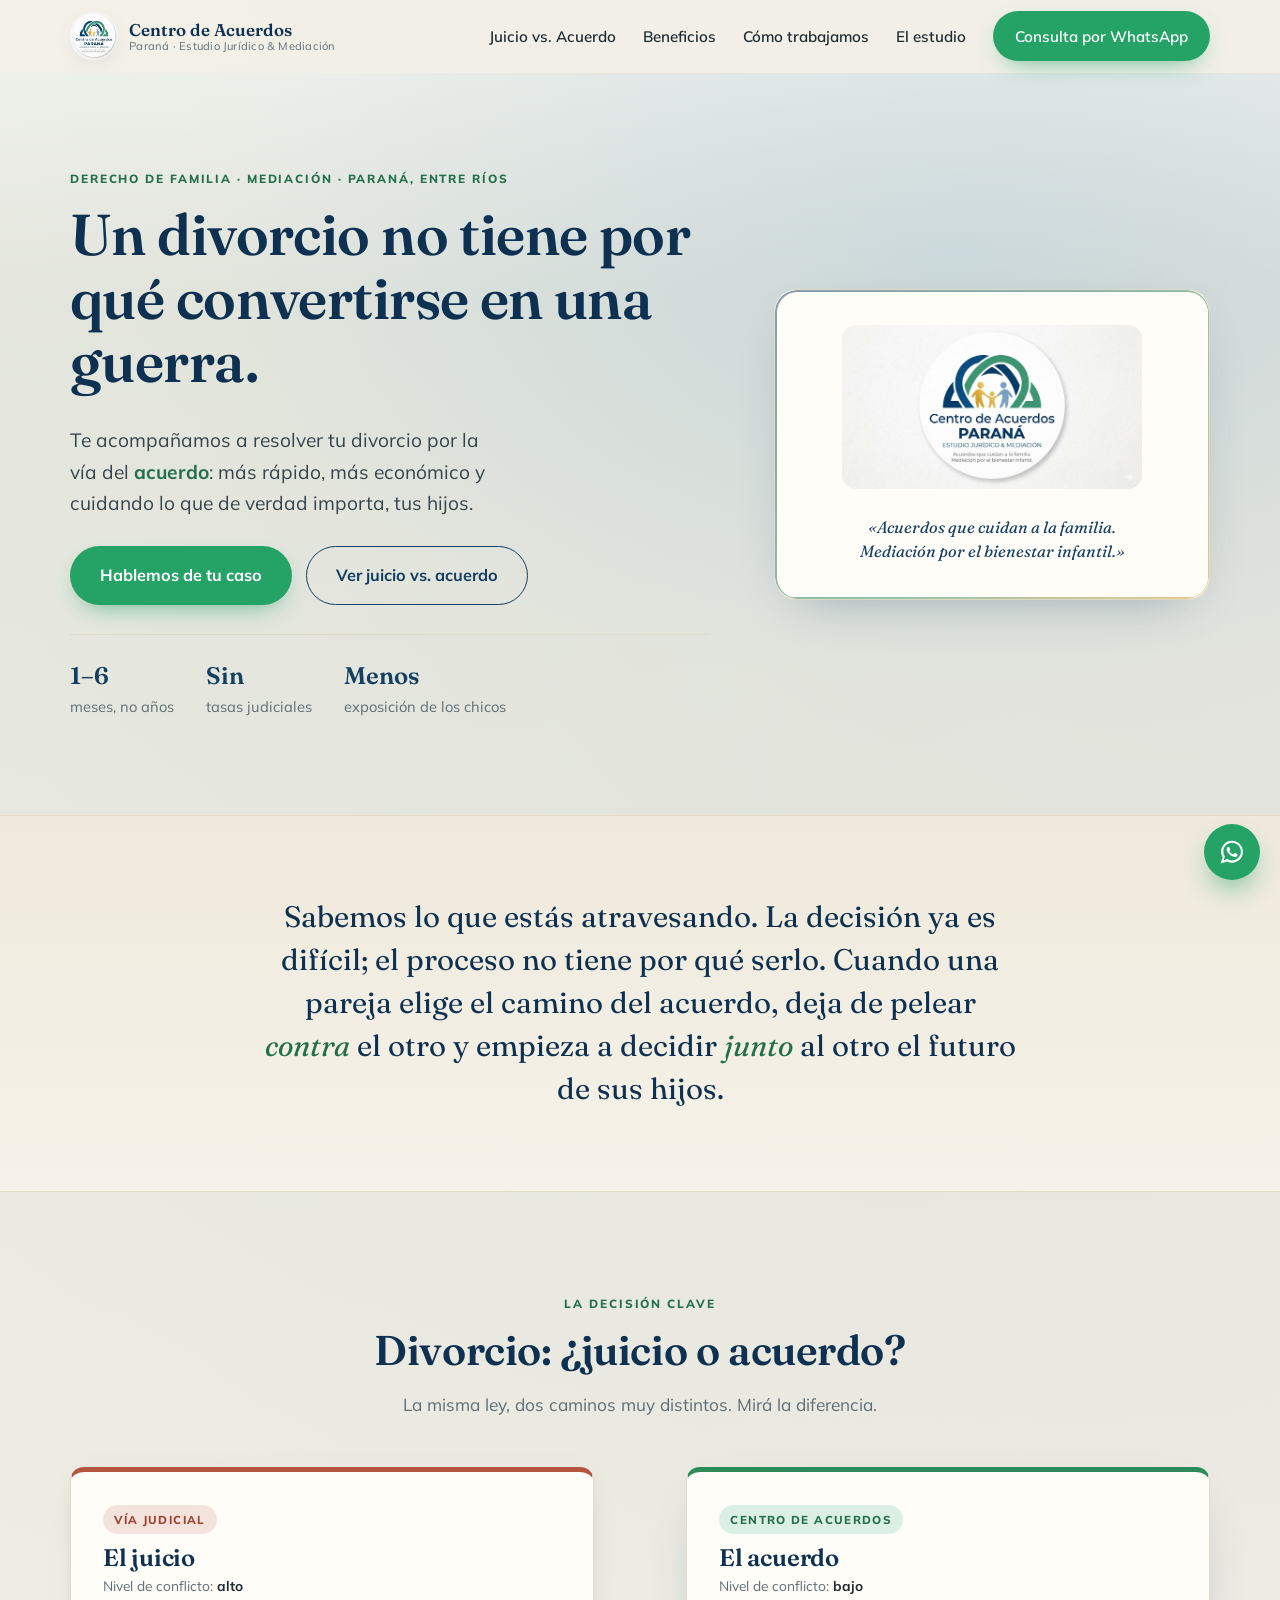
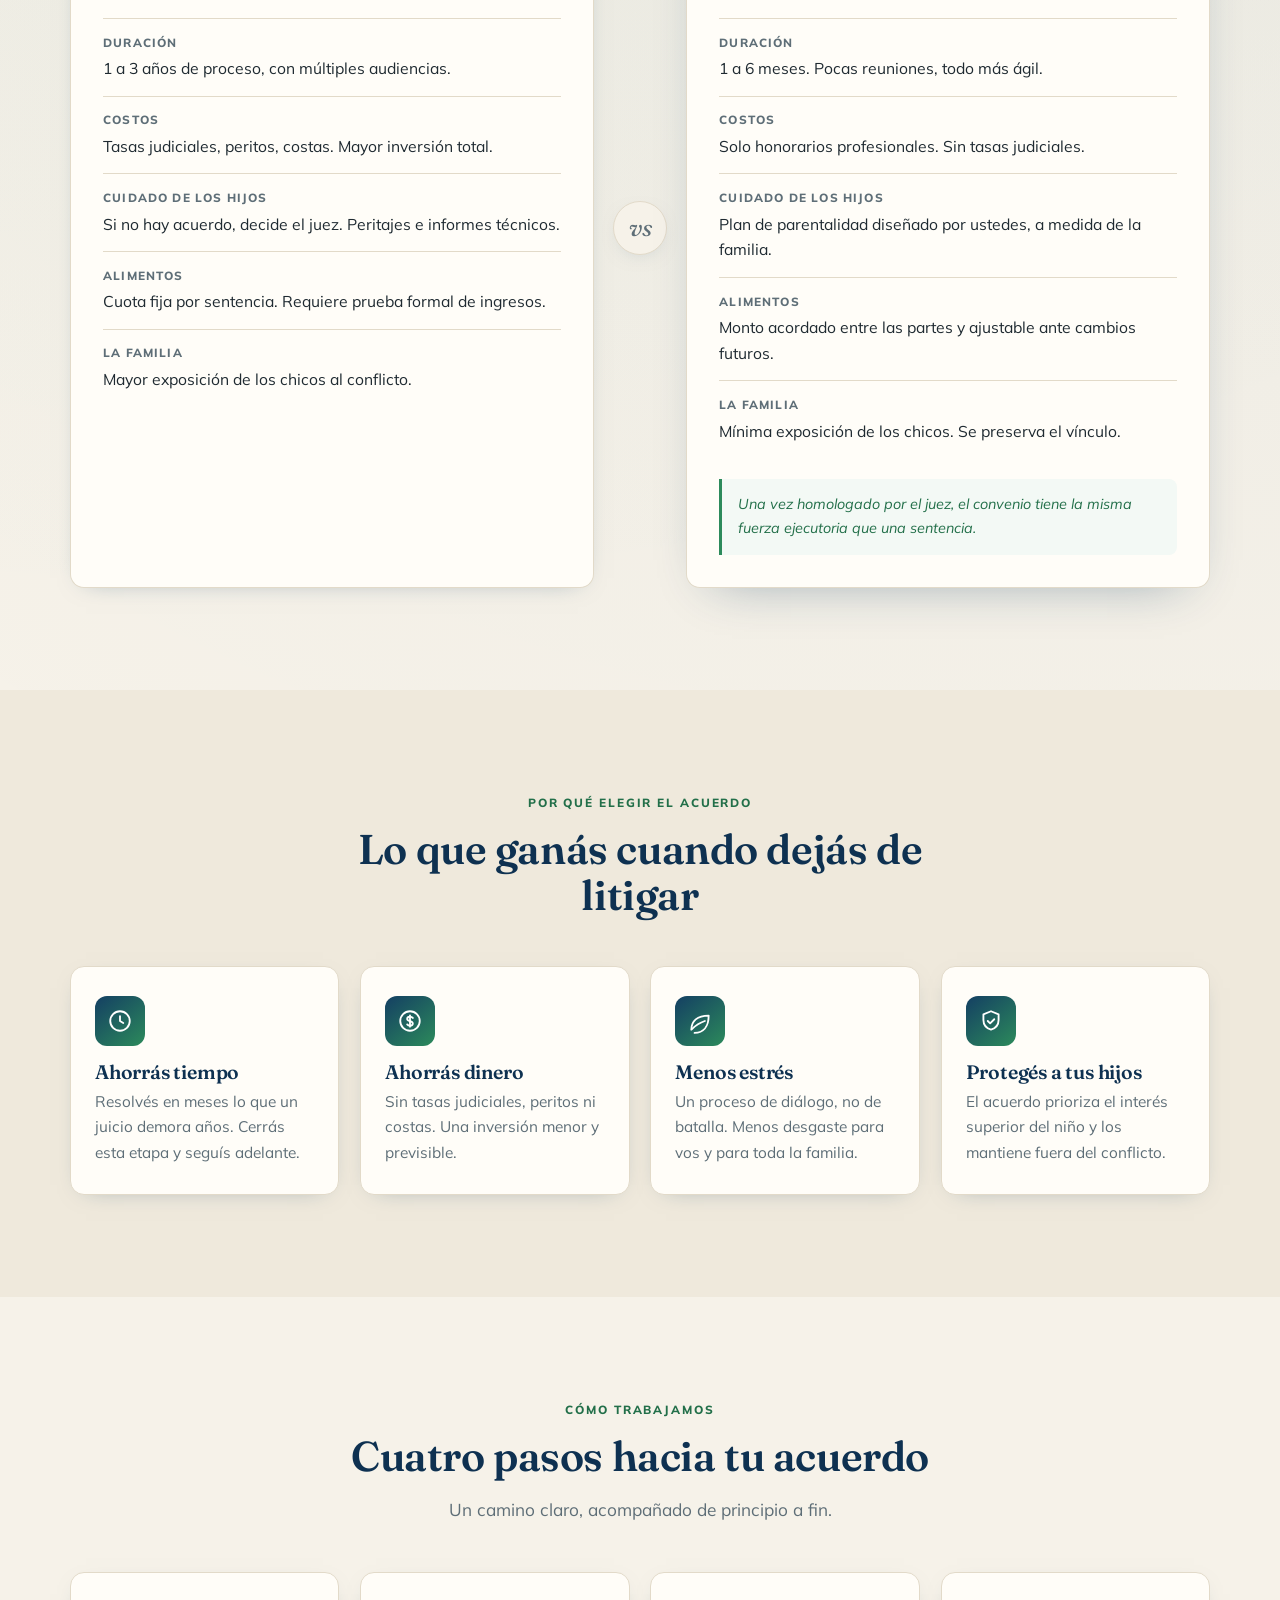
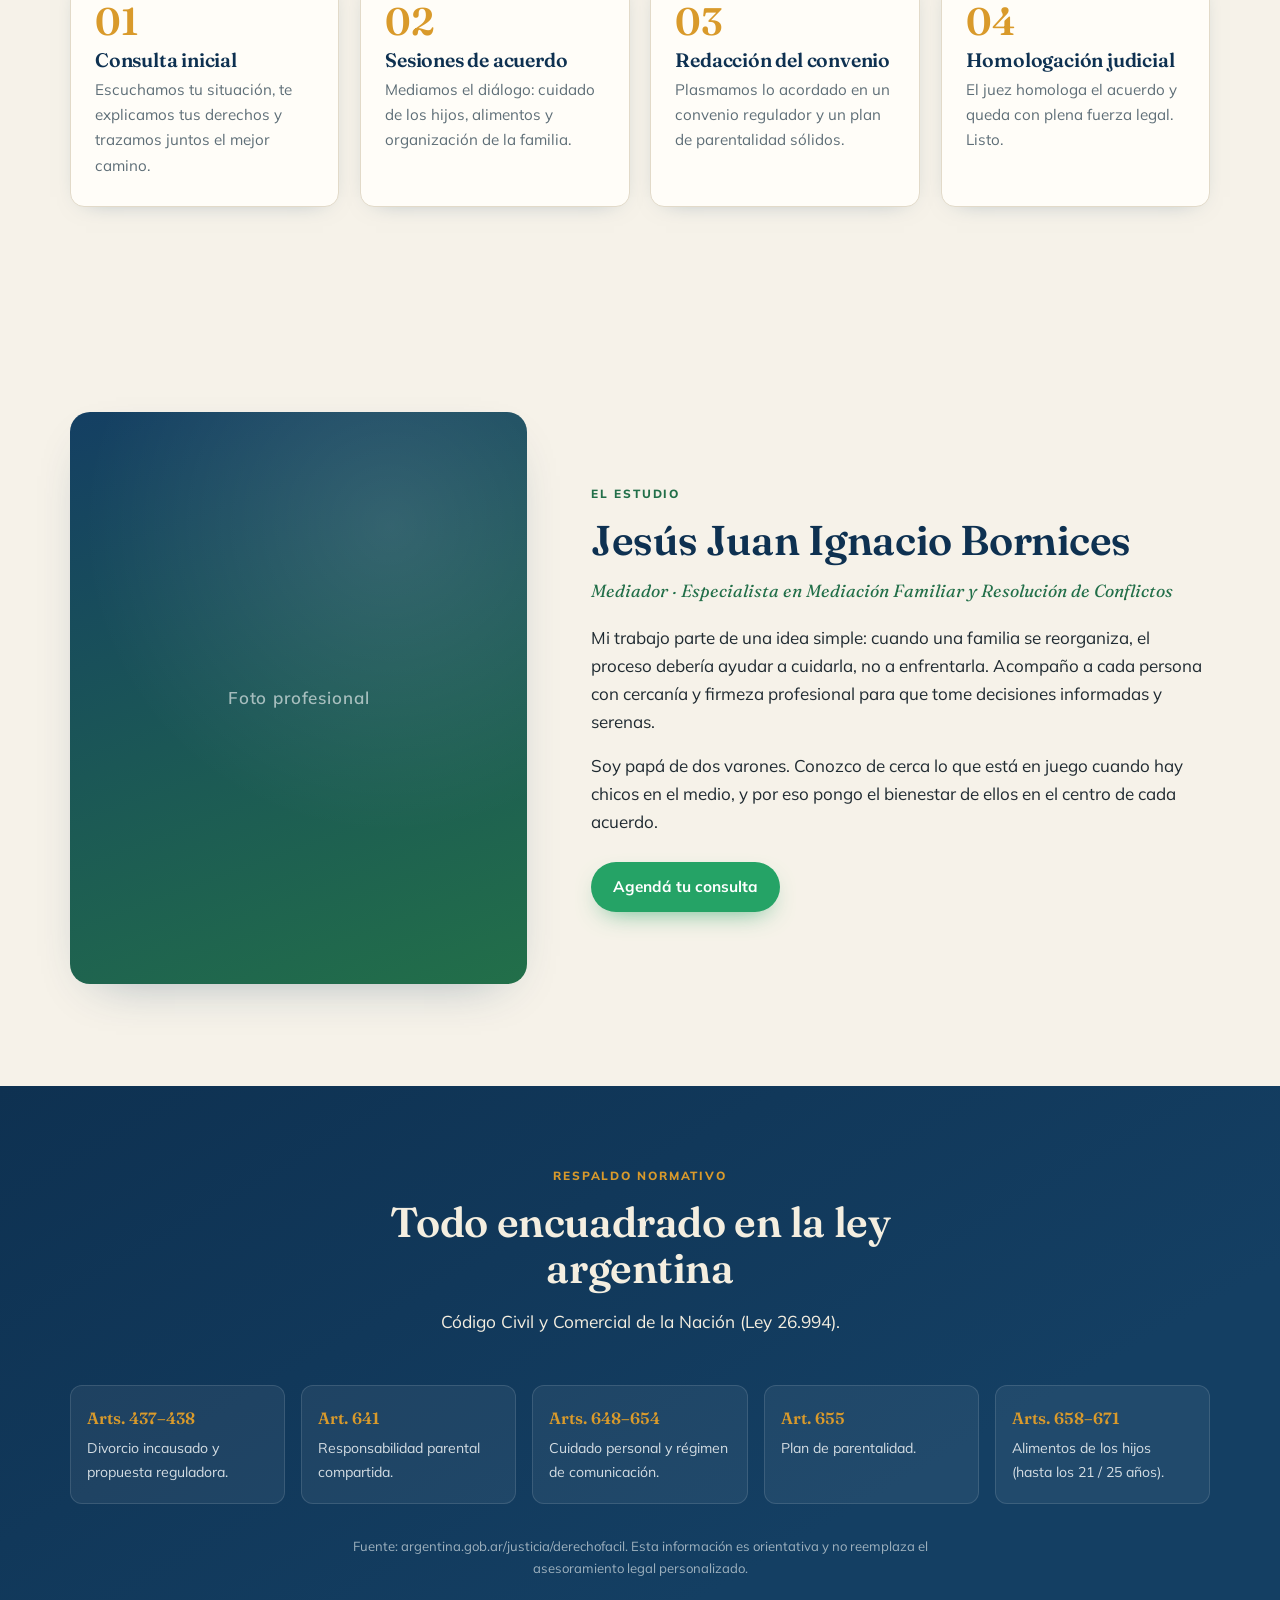
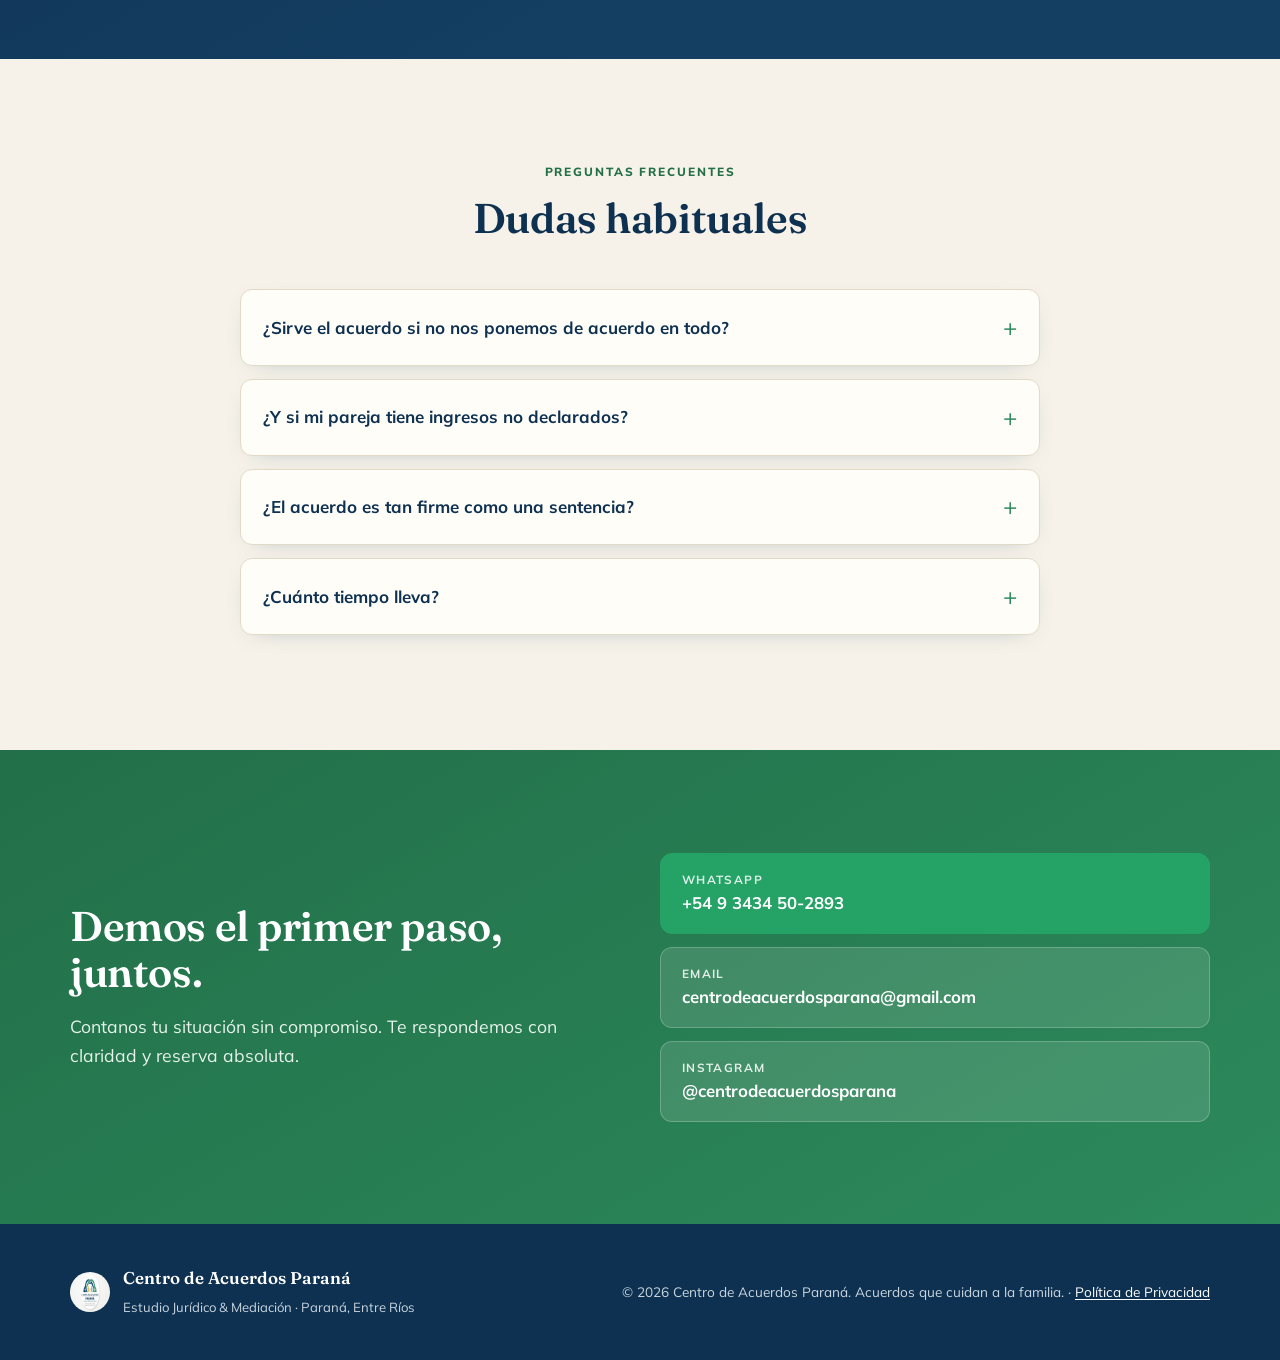
==== commit 2ca22392: "Add privacy policy page styled to match the site" ====
--- a/docs/index.html
+++ b/docs/index.html
@@ -6,16 +6,61 @@
   <title>Centro de Acuerdos Paraná | Divorcio por acuerdo y mediación familiar</title>
   <meta name="description" content="Estudio jurídico y mediación en Paraná. Resolvé tu divorcio por la vía del acuerdo: más rápido, más económico y cuidando a tus hijos. Jesús Juan Ignacio Bornices, mediador familiar." />
   <meta name="theme-color" content="#14476B" />
-
-  <meta property="og:title" content="Centro de Acuerdos Paraná | Divorcio por acuerdo" />
-  <meta property="og:description" content="Acuerdos que cuidan a la familia. Mediación por el bienestar infantil." />
+  <link rel="canonical" href="https://centrodeacuerdosparana.com/" />
+
+  <link rel="icon" href="/assets/favicon.ico" sizes="any" />
+  <link rel="icon" type="image/png" sizes="32x32" href="/assets/favicon-32.png" />
+  <link rel="icon" type="image/png" sizes="16x16" href="/assets/favicon-16.png" />
+  <link rel="apple-touch-icon" href="/assets/apple-touch-icon.png" />
+
+  <meta property="og:site_name" content="Centro de Acuerdos Paraná" />
+  <meta property="og:title" content="Divorcio: ¿juicio o acuerdo?" />
+  <meta property="og:description" content="Resolvé tu divorcio por la vía del acuerdo: más rápido, más económico y cuidando a tus hijos. Estudio jurídico y mediación familiar en Paraná." />
   <meta property="og:type" content="website" />
   <meta property="og:locale" content="es_AR" />
+  <meta property="og:url" content="https://centrodeacuerdosparana.com/" />
+  <meta property="og:image" content="https://centrodeacuerdosparana.com/assets/og-image.jpg" />
+  <meta property="og:image:secure_url" content="https://centrodeacuerdosparana.com/assets/og-image.jpg" />
+  <meta property="og:image:type" content="image/jpeg" />
+  <meta property="og:image:width" content="1200" />
+  <meta property="og:image:height" content="630" />
+  <meta property="og:image:alt" content="Centro de Acuerdos Paraná — Divorcio: ¿juicio o acuerdo?" />
+
+  <meta name="twitter:card" content="summary_large_image" />
+  <meta name="twitter:title" content="Divorcio: ¿juicio o acuerdo?" />
+  <meta name="twitter:description" content="Resolvé tu divorcio por la vía del acuerdo: más rápido, más económico y cuidando a tus hijos. Mediación familiar en Paraná." />
+  <meta name="twitter:image" content="https://centrodeacuerdosparana.com/assets/og-image.jpg" />
+  <meta name="twitter:image:alt" content="Centro de Acuerdos Paraná — Divorcio: ¿juicio o acuerdo?" />
 
   <link rel="preconnect" href="https://fonts.googleapis.com" />
   <link rel="preconnect" href="https://fonts.gstatic.com" crossorigin />
   <link href="https://fonts.googleapis.com/css2?family=Fraunces:opsz,wght@9..144,400;9..144,500;9..144,600;9..144,700&family=Mulish:wght@400;500;600;700;800&display=swap" rel="stylesheet" />
   <link rel="stylesheet" href="styles.css" />
+
+  <script type="application/ld+json">
+  {
+    "@context": "https://schema.org",
+    "@type": "LegalService",
+    "name": "Centro de Acuerdos Paraná",
+    "description": "Estudio jurídico y mediación familiar en Paraná. Divorcio por la vía del acuerdo: más rápido, más económico y cuidando a los hijos.",
+    "url": "https://centrodeacuerdosparana.com/",
+    "image": "https://centrodeacuerdosparana.com/assets/og-image.jpg",
+    "logo": "https://centrodeacuerdosparana.com/assets/logo.jpeg",
+    "telephone": "+5493434502893",
+    "email": "centrodeacuerdosparana@gmail.com",
+    "areaServed": "Paraná, Entre Ríos, Argentina",
+    "address": {
+      "@type": "PostalAddress",
+      "addressLocality": "Paraná",
+      "addressRegion": "Entre Ríos",
+      "addressCountry": "AR"
+    },
+    "sameAs": ["https://www.instagram.com/centrodeacuerdosparana/"],
+    "founder": { "@type": "Person", "name": "Jesús Juan Ignacio Bornices" },
+    "knowsAbout": ["Divorcio por acuerdo", "Mediación familiar", "Plan de parentalidad", "Cuota alimentaria", "Responsabilidad parental"],
+    "slogan": "Acuerdos que cuidan a la familia."
+  }
+  </script>
 </head>
 <body>
   <a class="skip-link" href="#contenido">Saltar al contenido</a>
@@ -314,7 +359,7 @@
           <span>Estudio Jurídico &amp; Mediación · Paraná, Entre Ríos</span>
         </div>
       </div>
-      <p class="footer-note">© <span data-year>2026</span> Centro de Acuerdos Paraná. Acuerdos que cuidan a la familia.</p>
+      <p class="footer-note">© <span data-year>2026</span> Centro de Acuerdos Paraná. Acuerdos que cuidan a la familia. · <a href="privacidad.html">Política de Privacidad</a></p>
     </div>
   </footer>
 
--- a/docs/styles.css
+++ b/docs/styles.css
@@ -199,6 +199,24 @@
 .footer-brand strong { display: block; color: #fff; font-family: var(--font-display); font-weight: 600; }
 .footer-brand span { font-size: .82rem; }
 .footer-note { margin: 0; font-size: .85rem; }
+.footer-note a { color: #fff; text-decoration: underline; text-underline-offset: 2px; }
+.footer-note a:hover { color: var(--sky); }
+
+/* Policy / legal document page */
+.policy { padding: clamp(2.5rem, 6vw, 4.5rem) 0 clamp(3.5rem, 8vw, 5.5rem); }
+.policy__inner { width: min(46rem, 92%); margin-inline: auto; }
+.policy__doc { background: var(--card); border: 1px solid var(--line); border-radius: var(--r); box-shadow: var(--shadow-sm); padding: clamp(1.6rem, 5vw, 3rem); }
+.policy__head { margin-bottom: 2rem; }
+.policy__head h1 { font-size: clamp(1.9rem, 4.5vw, 2.7rem); margin-bottom: .3em; }
+.policy__lead { color: var(--muted); margin: 0; }
+.policy__doc h2 { font-size: 1.3rem; color: var(--navy); margin: 2.2rem 0 .5em; }
+.policy__doc h2:first-of-type { margin-top: 0; }
+.policy__doc p { color: var(--ink); }
+.policy__doc a { color: var(--green-deep); text-decoration: underline; text-underline-offset: 2px; }
+.policy__doc strong { color: var(--navy-deep); }
+.policy__updated { margin-top: 2.2rem; padding-top: 1.2rem; border-top: 1px solid var(--line); color: var(--muted); font-size: .92rem; font-style: italic; }
+.policy__back { display: inline-flex; align-items: center; gap: .4rem; margin-bottom: 1.4rem; font-weight: 700; font-size: .9rem; color: var(--navy); text-decoration: none; }
+.policy__back:hover { color: var(--green-deep); }
 
 /* WhatsApp float */
 .wa-float { position: fixed; right: 20px; bottom: 20px; z-index: 90; width: 56px; height: 56px; border-radius: 50%; background: var(--wa); color: #fff; display: grid; place-items: center; box-shadow: 0 14px 30px -10px rgba(37,163,102,.8); transition: transform .2s; }
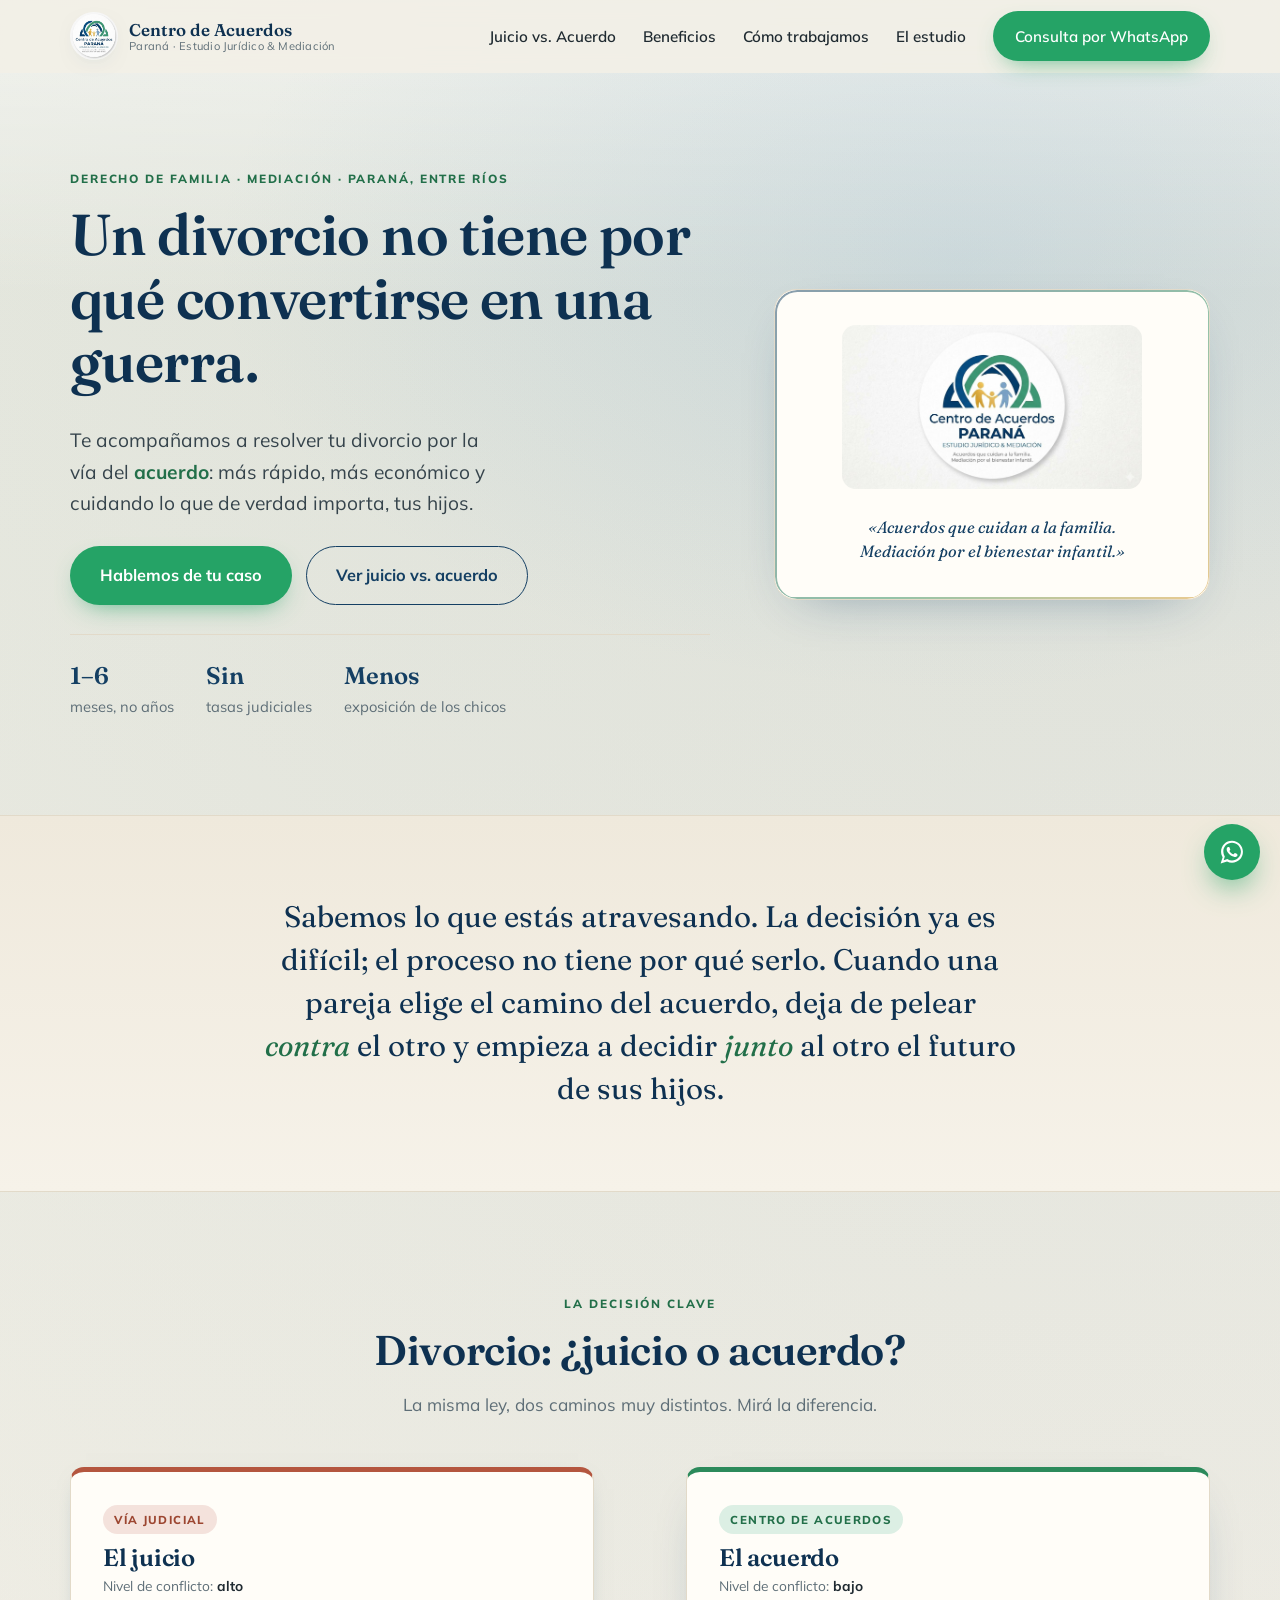
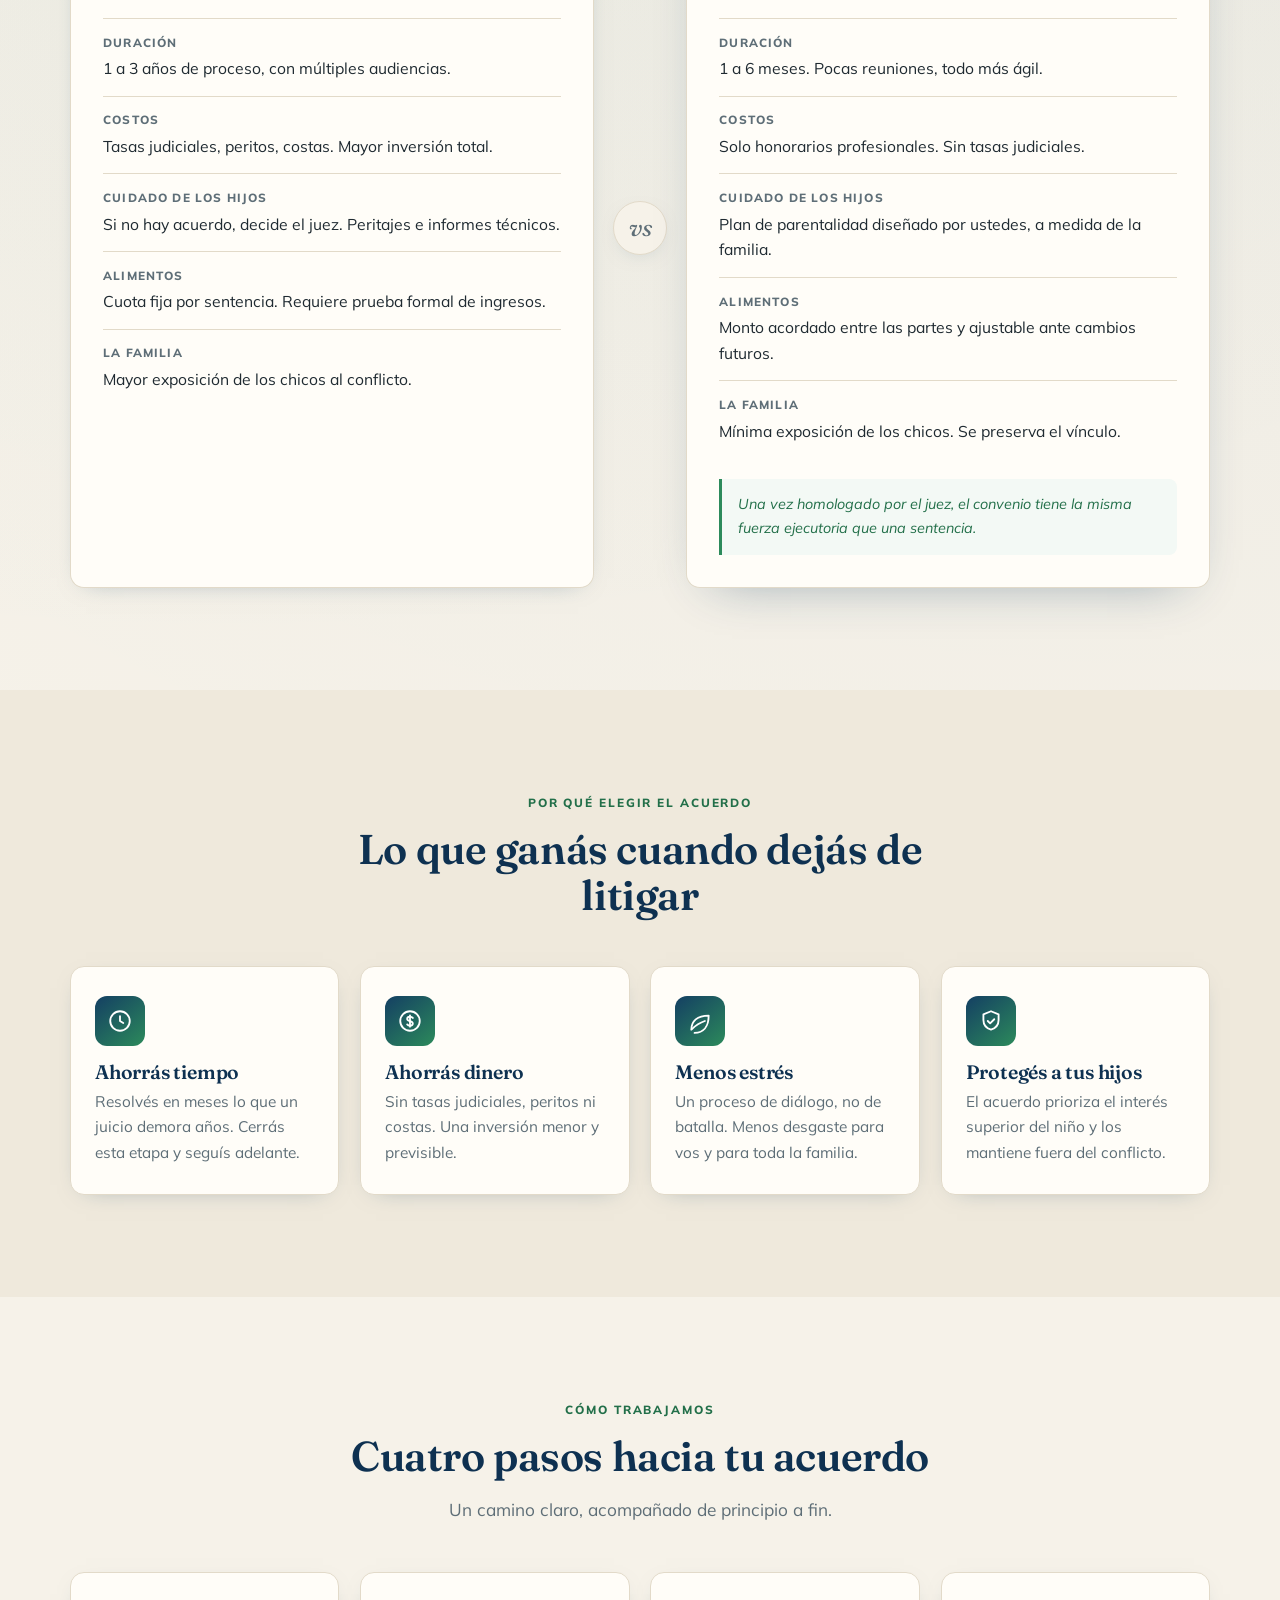
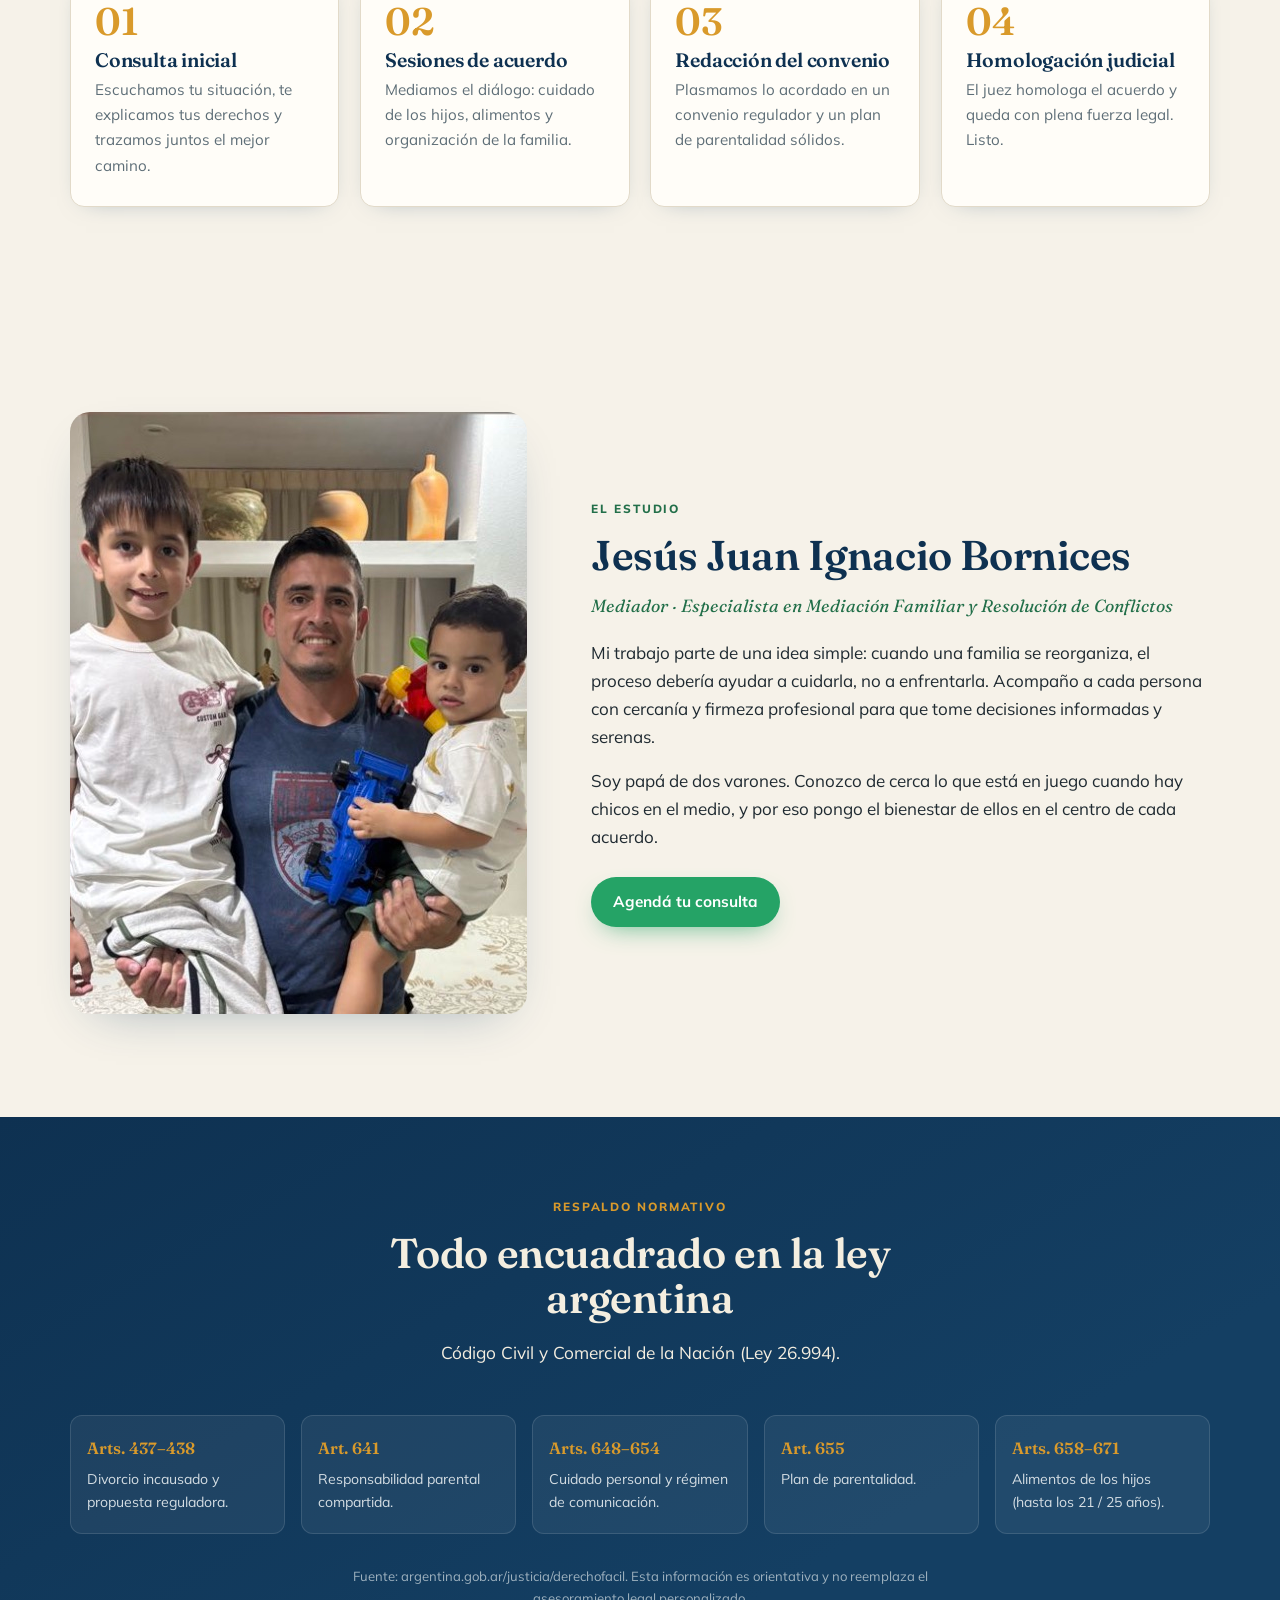
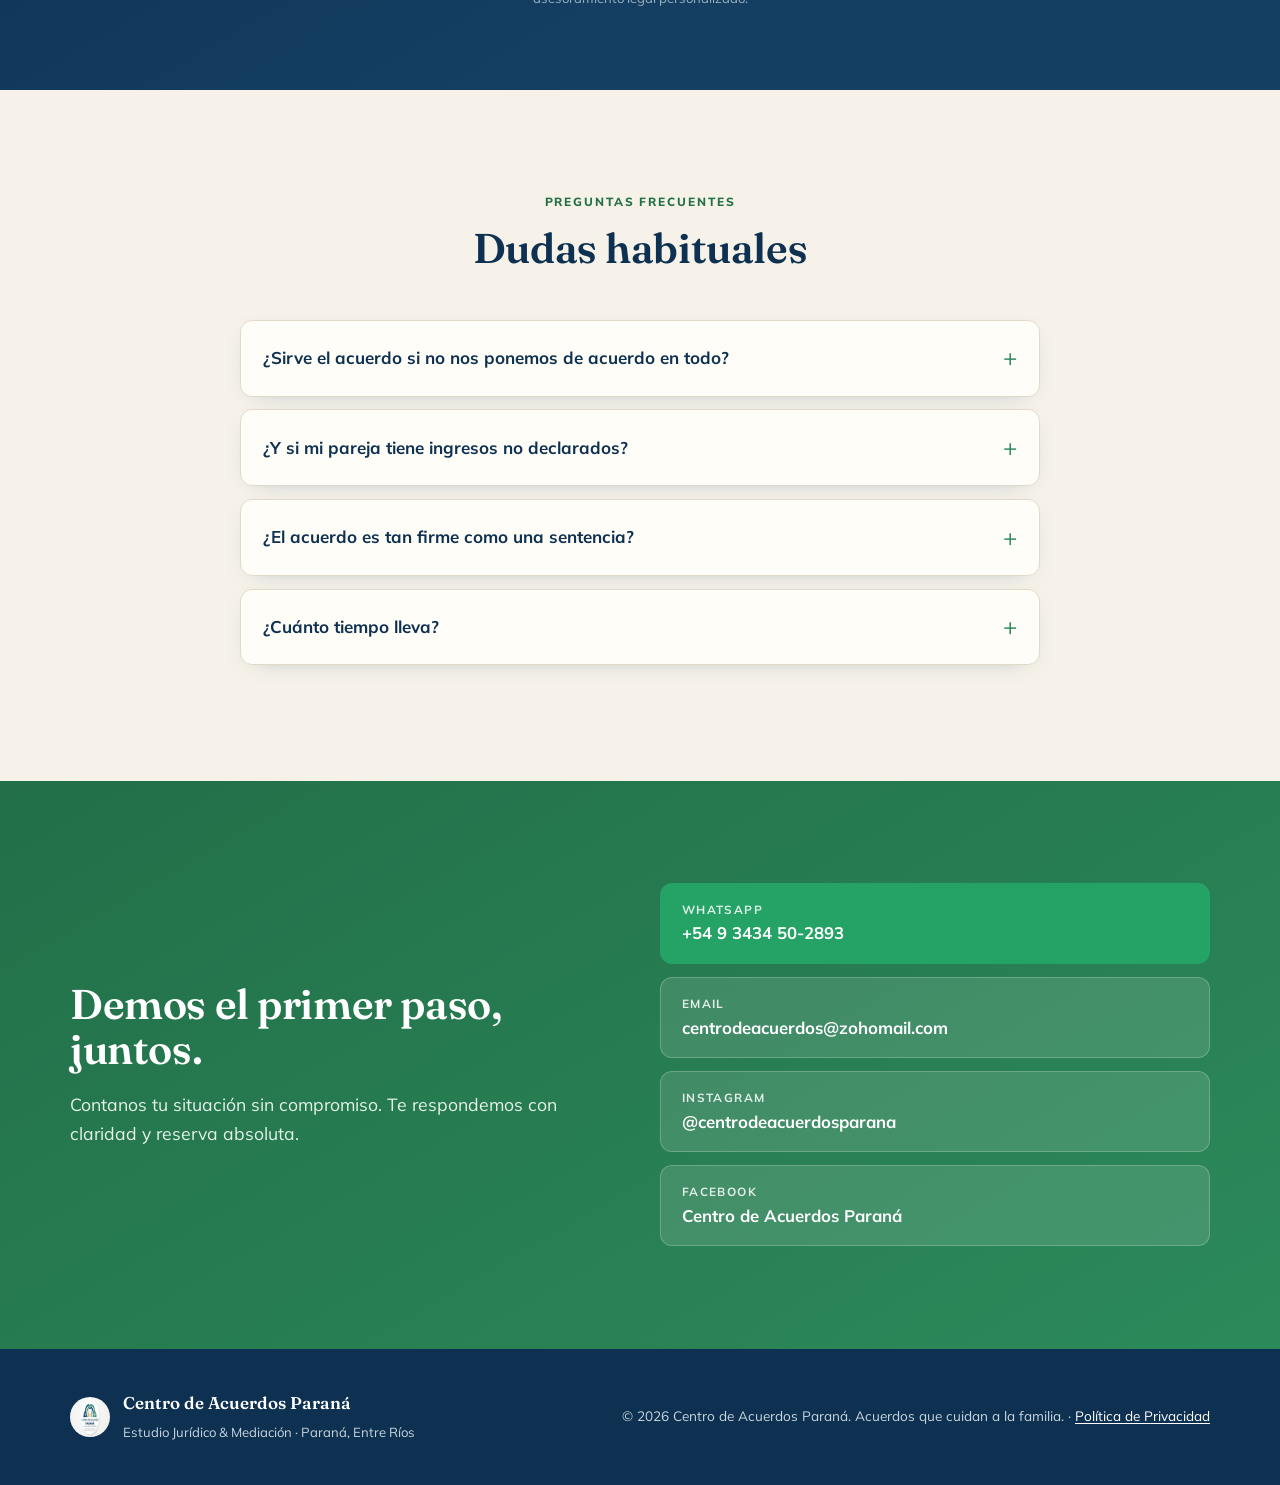
==== commit a62bc09f: "Update contact channels and add lawyer photo Switch the contact email to the new Zoho address and ad" ====
--- a/docs/index.html
+++ b/docs/index.html
@@ -47,7 +47,7 @@
     "image": "https://centrodeacuerdosparana.com/assets/og-image.jpg",
     "logo": "https://centrodeacuerdosparana.com/assets/logo.jpeg",
     "telephone": "+5493434502893",
-    "email": "centrodeacuerdosparana@gmail.com",
+    "email": "centrodeacuerdos@zohomail.com",
     "areaServed": "Paraná, Entre Ríos, Argentina",
     "address": {
       "@type": "PostalAddress",
@@ -55,7 +55,7 @@
       "addressRegion": "Entre Ríos",
       "addressCountry": "AR"
     },
-    "sameAs": ["https://www.instagram.com/centrodeacuerdosparana/"],
+    "sameAs": ["https://www.instagram.com/centrodeacuerdosparana/", "https://www.facebook.com/profile.php?id=61590601776866"],
     "founder": { "@type": "Person", "name": "Jesús Juan Ignacio Bornices" },
     "knowsAbout": ["Divorcio por acuerdo", "Mediación familiar", "Plan de parentalidad", "Cuota alimentaria", "Responsabilidad parental"],
     "slogan": "Acuerdos que cuidan a la familia."
@@ -254,9 +254,7 @@
     <section class="section lawyer" id="abogado">
       <div class="container lawyer__inner">
         <figure class="lawyer__photo reveal">
-          <div class="lawyer__placeholder" role="img" aria-label="Foto de Jesús Juan Ignacio Bornices (próximamente)">
-            <span>Foto profesional</span>
-          </div>
+          <img class="lawyer__img" src="assets/abogado.jpg" alt="Jesús Juan Ignacio Bornices con sus dos hijos" width="604" height="602" loading="lazy" />
         </figure>
         <div class="lawyer__copy reveal" style="--d:1">
           <p class="eyebrow">El estudio</p>
@@ -337,13 +335,17 @@
             <span class="contact__btn-label">WhatsApp</span>
             <span class="contact__btn-value">+54 9 3434 50-2893</span>
           </a>
-          <a class="contact__btn" href="mailto:centrodeacuerdosparana@gmail.com">
+          <a class="contact__btn" href="mailto:centrodeacuerdos@zohomail.com">
             <span class="contact__btn-label">Email</span>
-            <span class="contact__btn-value">centrodeacuerdosparana@gmail.com</span>
+            <span class="contact__btn-value">centrodeacuerdos@zohomail.com</span>
           </a>
           <a class="contact__btn" href="https://www.instagram.com/centrodeacuerdosparana/" target="_blank" rel="noopener">
             <span class="contact__btn-label">Instagram</span>
             <span class="contact__btn-value">@centrodeacuerdosparana</span>
+          </a>
+          <a class="contact__btn" href="https://www.facebook.com/profile.php?id=61590601776866" target="_blank" rel="noopener">
+            <span class="contact__btn-label">Facebook</span>
+            <span class="contact__btn-value">Centro de Acuerdos Paraná</span>
           </a>
         </div>
       </div>
--- a/docs/styles.css
+++ b/docs/styles.css
@@ -156,6 +156,7 @@
 /* Abogado */
 .lawyer__inner { display: grid; grid-template-columns: .85fr 1.15fr; gap: clamp(2rem, 5vw, 4rem); align-items: center; }
 .lawyer__photo { margin: 0; }
+.lawyer__img { display: block; width: 100%; aspect-ratio: 4/5; object-fit: cover; object-position: center top; border-radius: 20px; box-shadow: var(--shadow); }
 .lawyer__placeholder { aspect-ratio: 4/5; border-radius: 20px; background: linear-gradient(160deg, var(--navy), var(--green-deep)); display: grid; place-items: center; color: rgba(255,255,255,.6); font-weight: 600; letter-spacing: .05em; box-shadow: var(--shadow); position: relative; overflow: hidden; }
 .lawyer__placeholder::after { content: ""; position: absolute; inset: 0; background: radial-gradient(circle at 70% 20%, rgba(255,255,255,.12), transparent 55%); }
 .lawyer__role { font-family: var(--font-display); font-style: italic; color: var(--green-deep); font-size: 1.1rem; margin: -.3rem 0 1.2rem; }
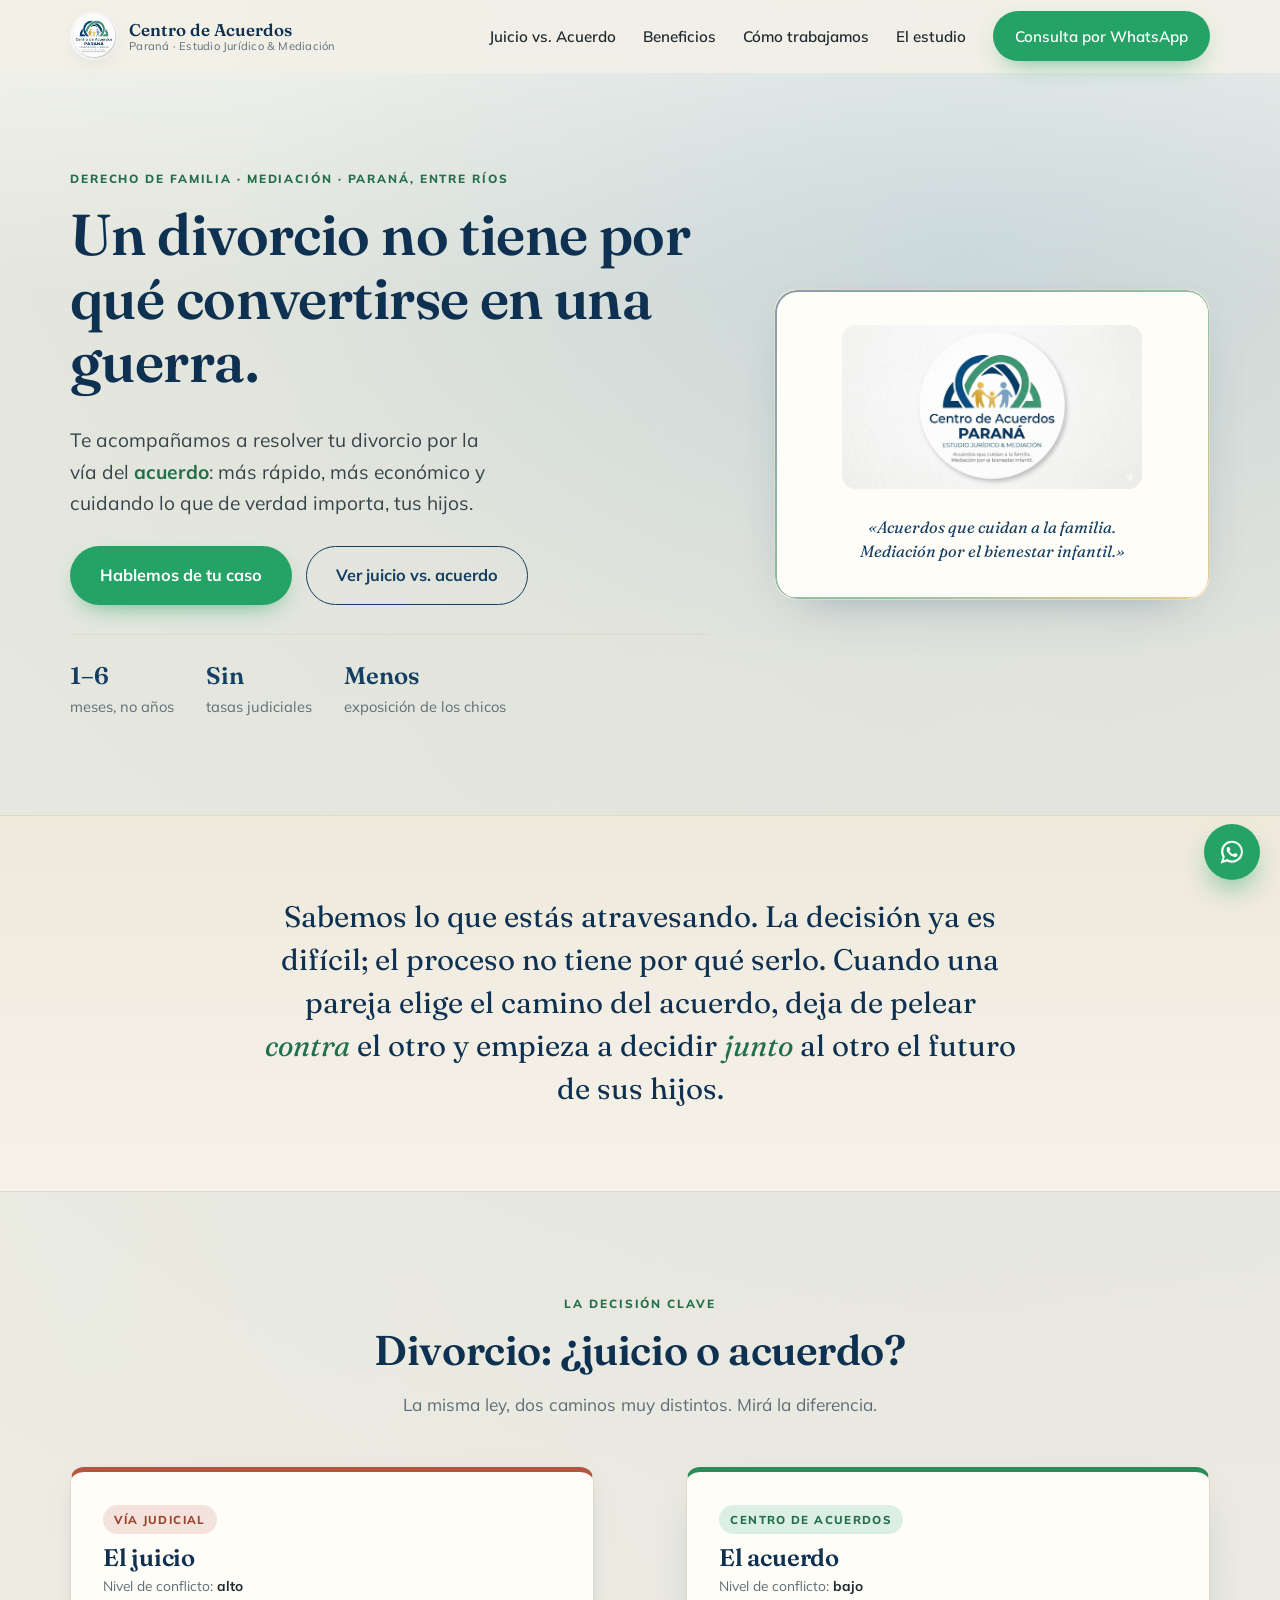
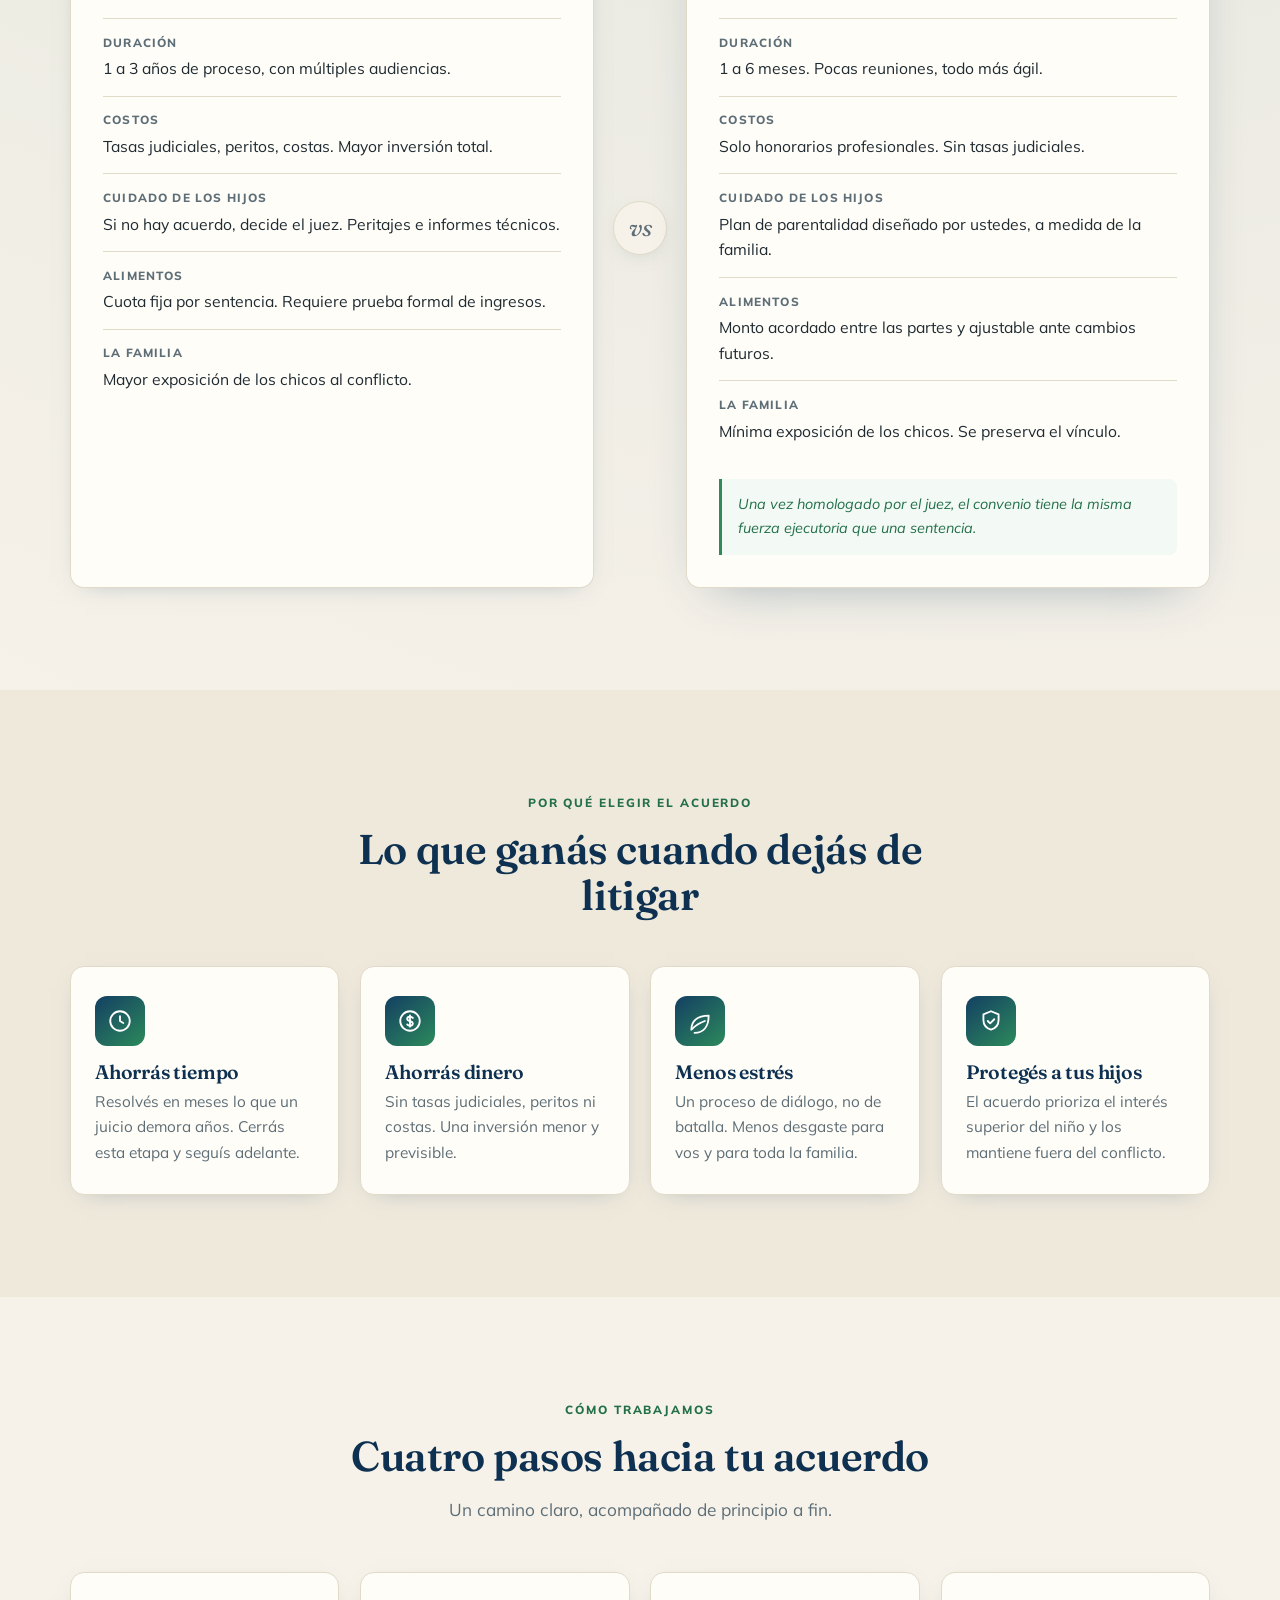
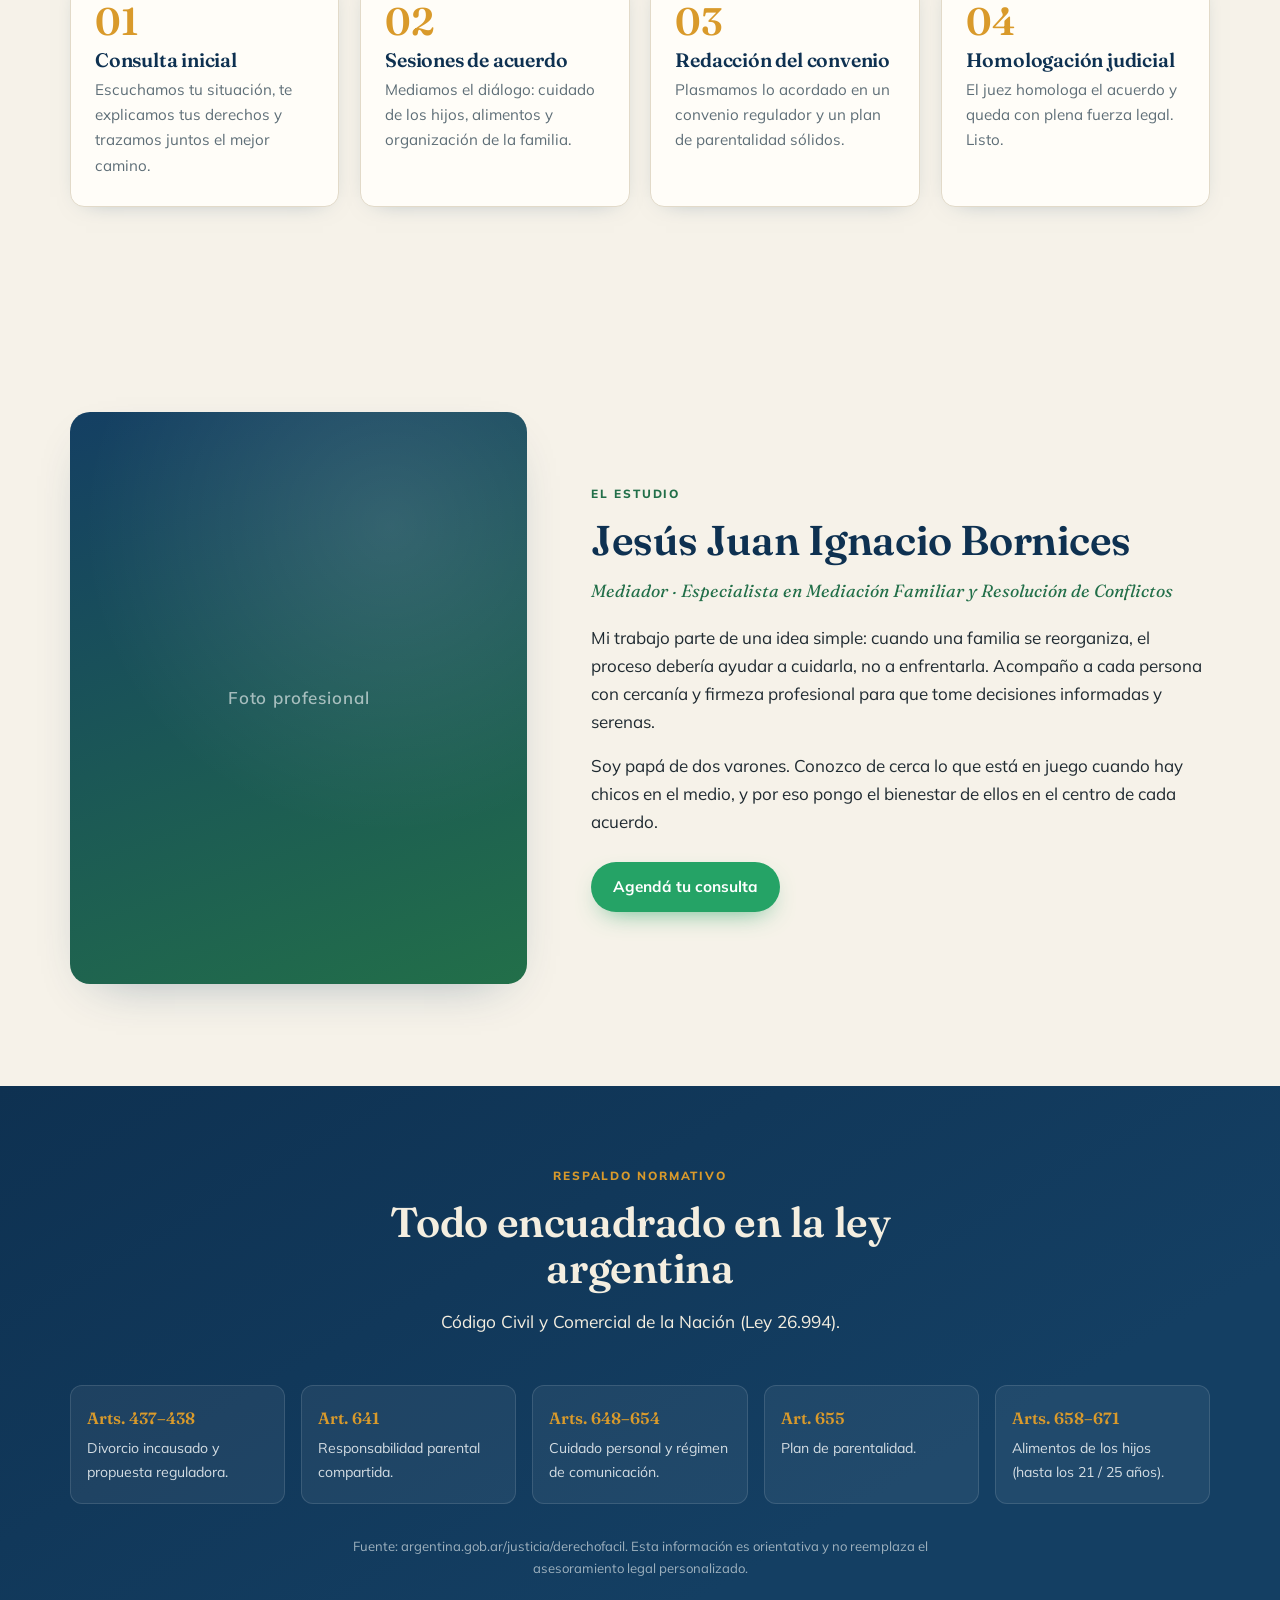
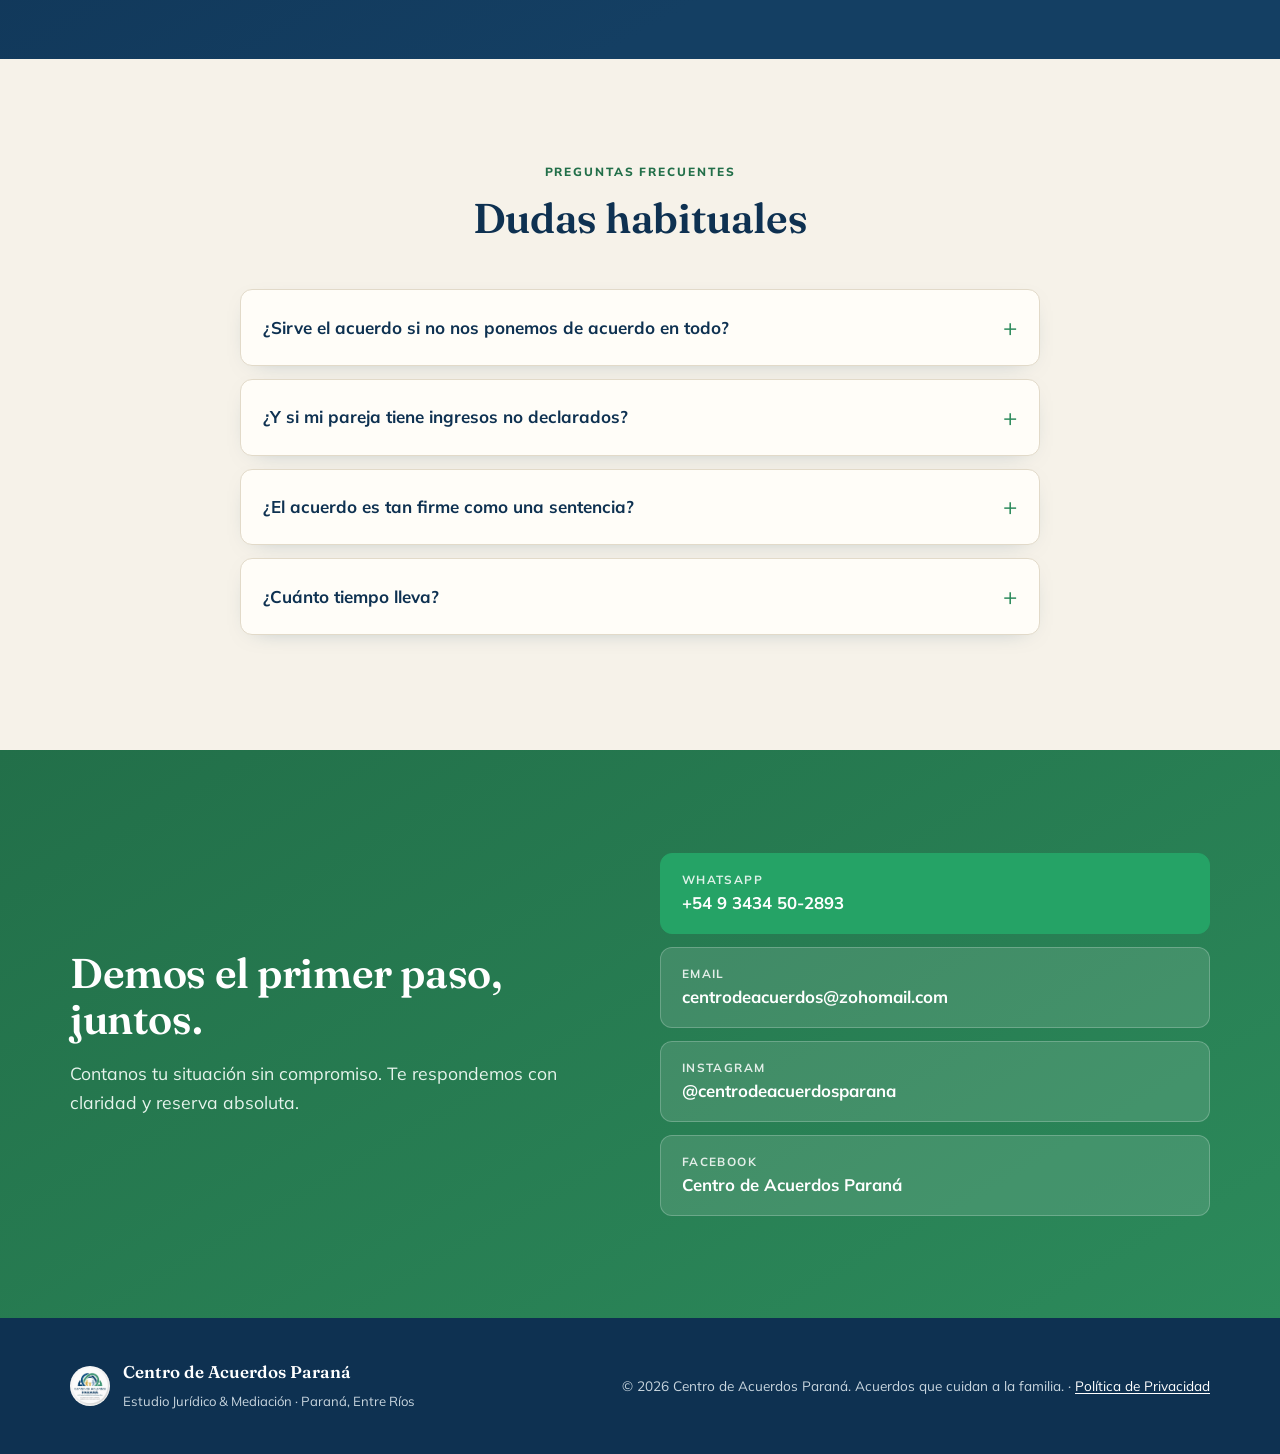
==== commit 07527f7a: "Keep footer logo circular on narrow screens The footer logo lived in a flex row without a shrink gua" ====
--- a/docs/index.html
+++ b/docs/index.html
@@ -254,7 +254,9 @@
     <section class="section lawyer" id="abogado">
       <div class="container lawyer__inner">
         <figure class="lawyer__photo reveal">
-          <img class="lawyer__img" src="assets/abogado.jpg" alt="Jesús Juan Ignacio Bornices con sus dos hijos" width="604" height="602" loading="lazy" />
+          <div class="lawyer__placeholder" role="img" aria-label="Foto de Jesús Juan Ignacio Bornices (próximamente)">
+            <span>Foto profesional</span>
+          </div>
         </figure>
         <div class="lawyer__copy reveal" style="--d:1">
           <p class="eyebrow">El estudio</p>
--- a/docs/styles.css
+++ b/docs/styles.css
@@ -196,7 +196,7 @@
 .site-footer { background: var(--navy-deep); color: #c9d6df; padding: 2.5rem 0; }
 .footer-inner { display: flex; justify-content: space-between; align-items: center; gap: 1.5rem; flex-wrap: wrap; }
 .footer-brand { display: flex; align-items: center; gap: .8rem; }
-.footer-brand img { border-radius: 50%; }
+.footer-brand img { width: 40px; height: 40px; flex-shrink: 0; border-radius: 50%; object-fit: cover; }
 .footer-brand strong { display: block; color: #fff; font-family: var(--font-display); font-weight: 600; }
 .footer-brand span { font-size: .82rem; }
 .footer-note { margin: 0; font-size: .85rem; }
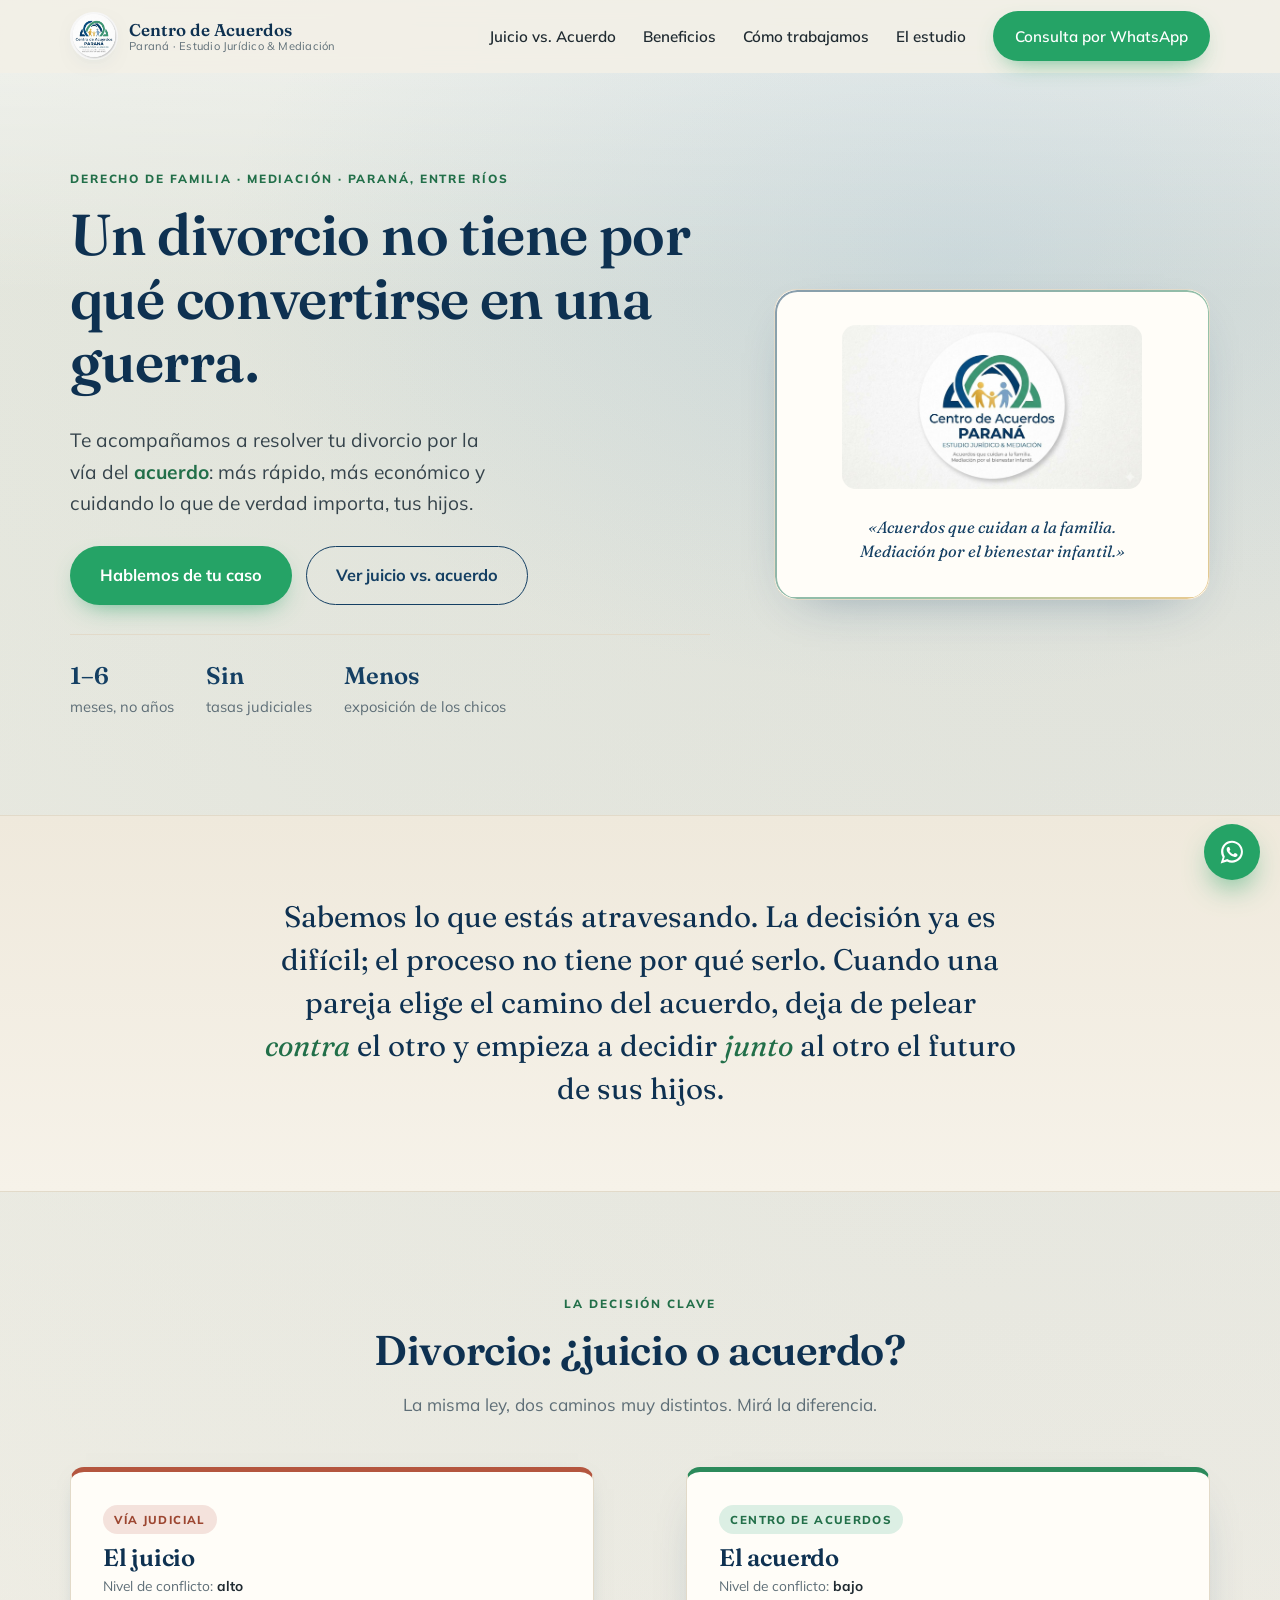
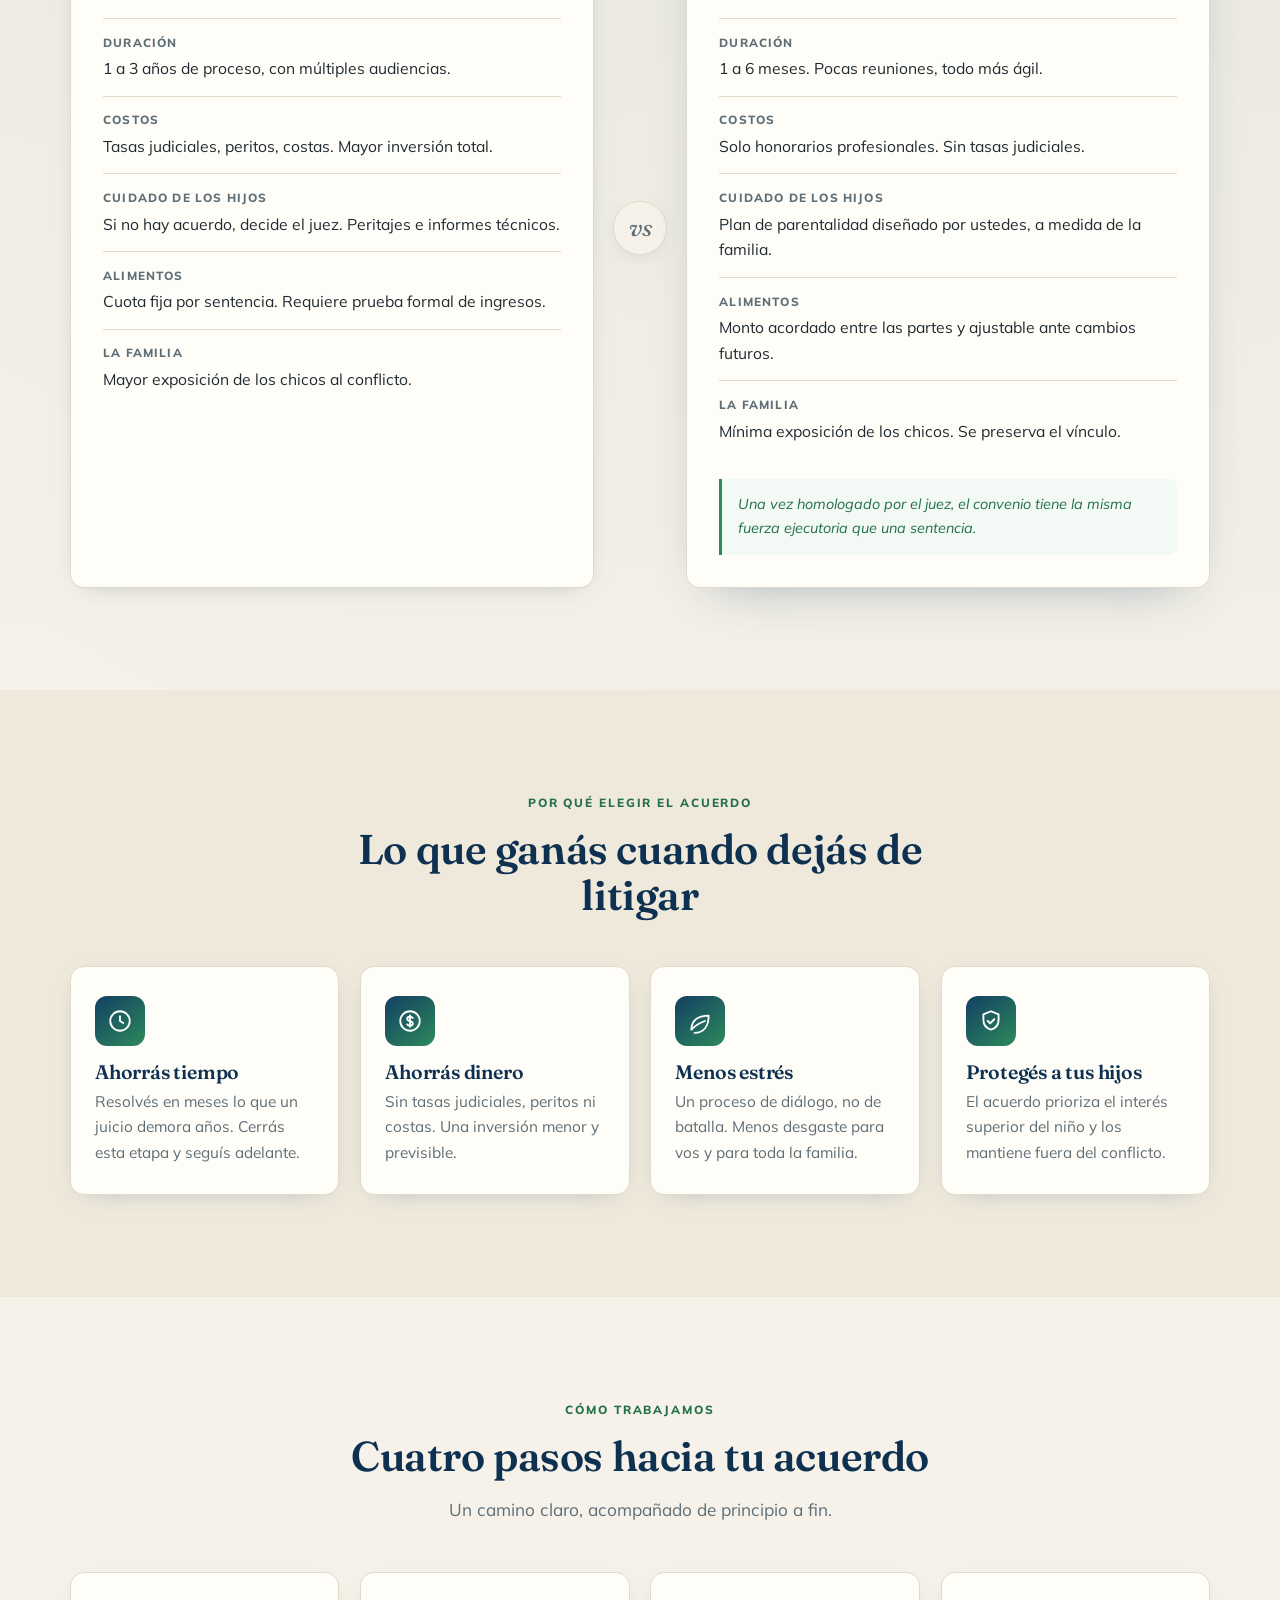
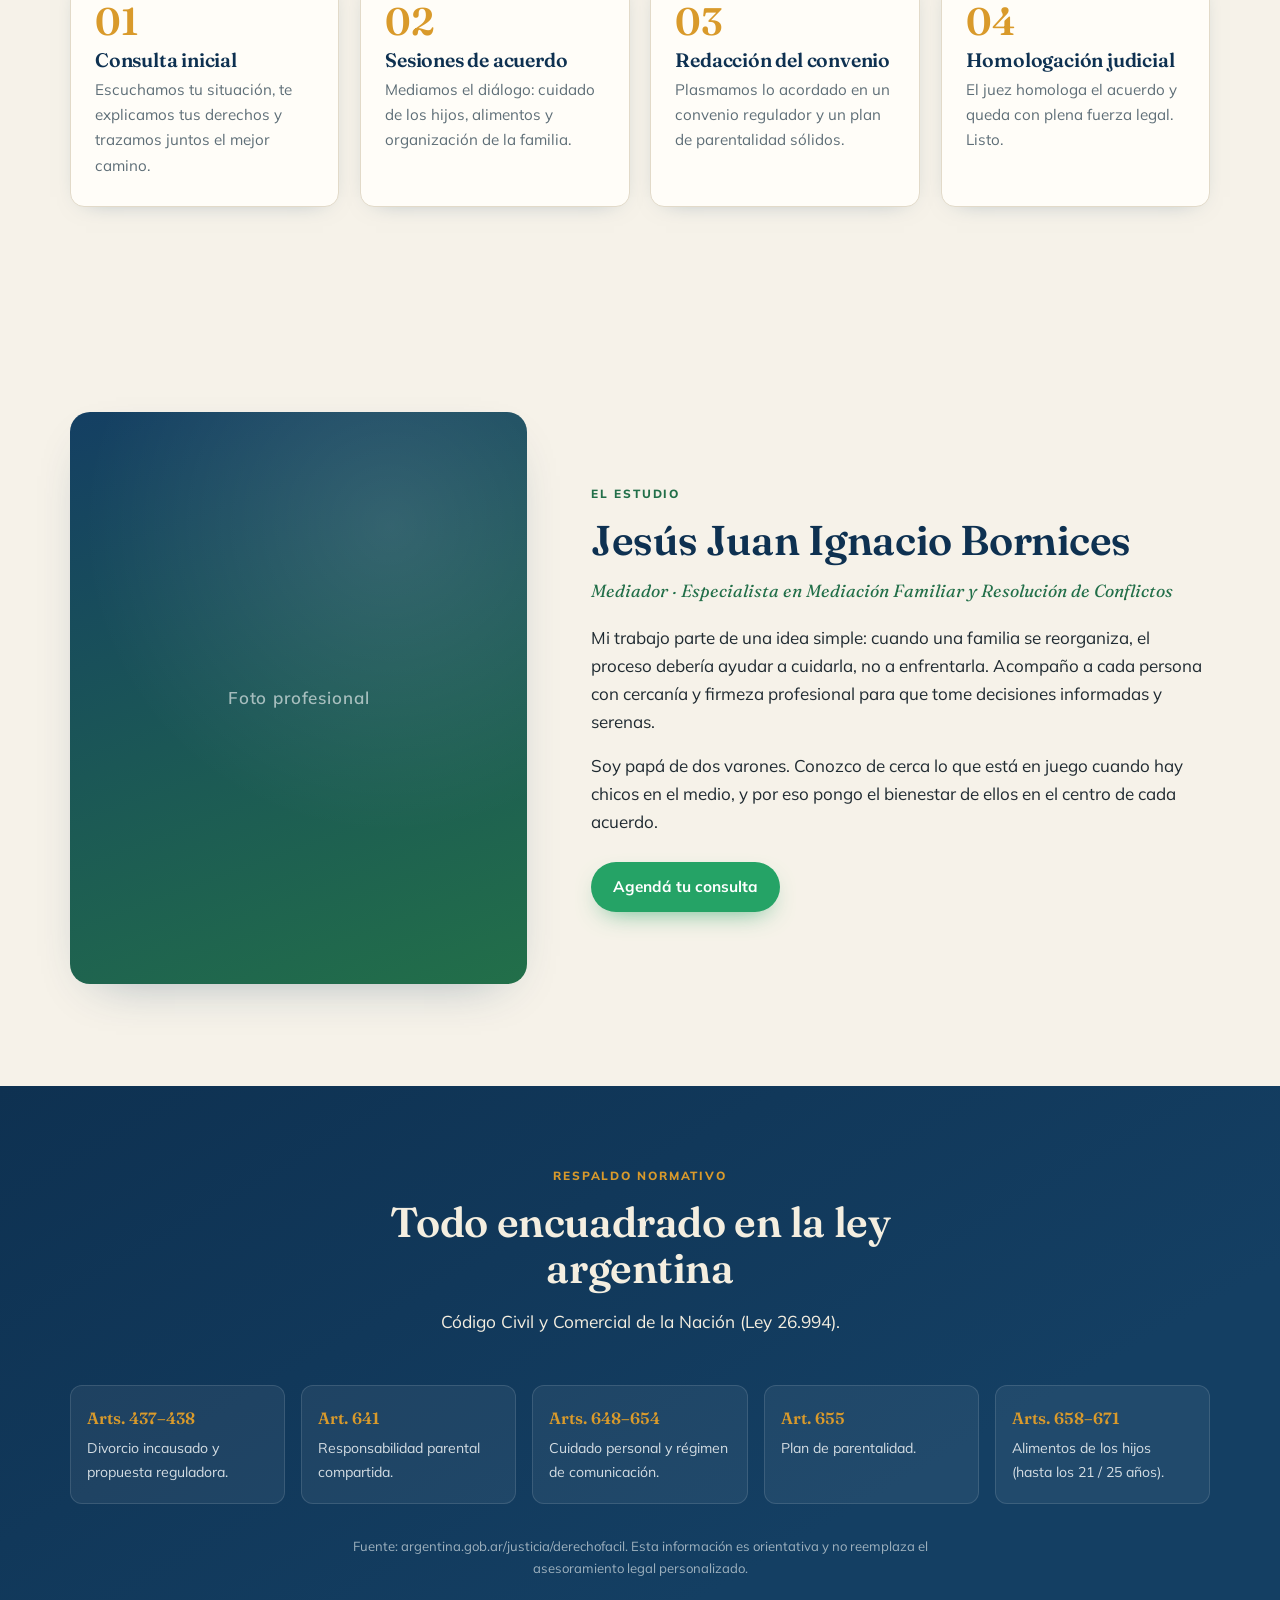
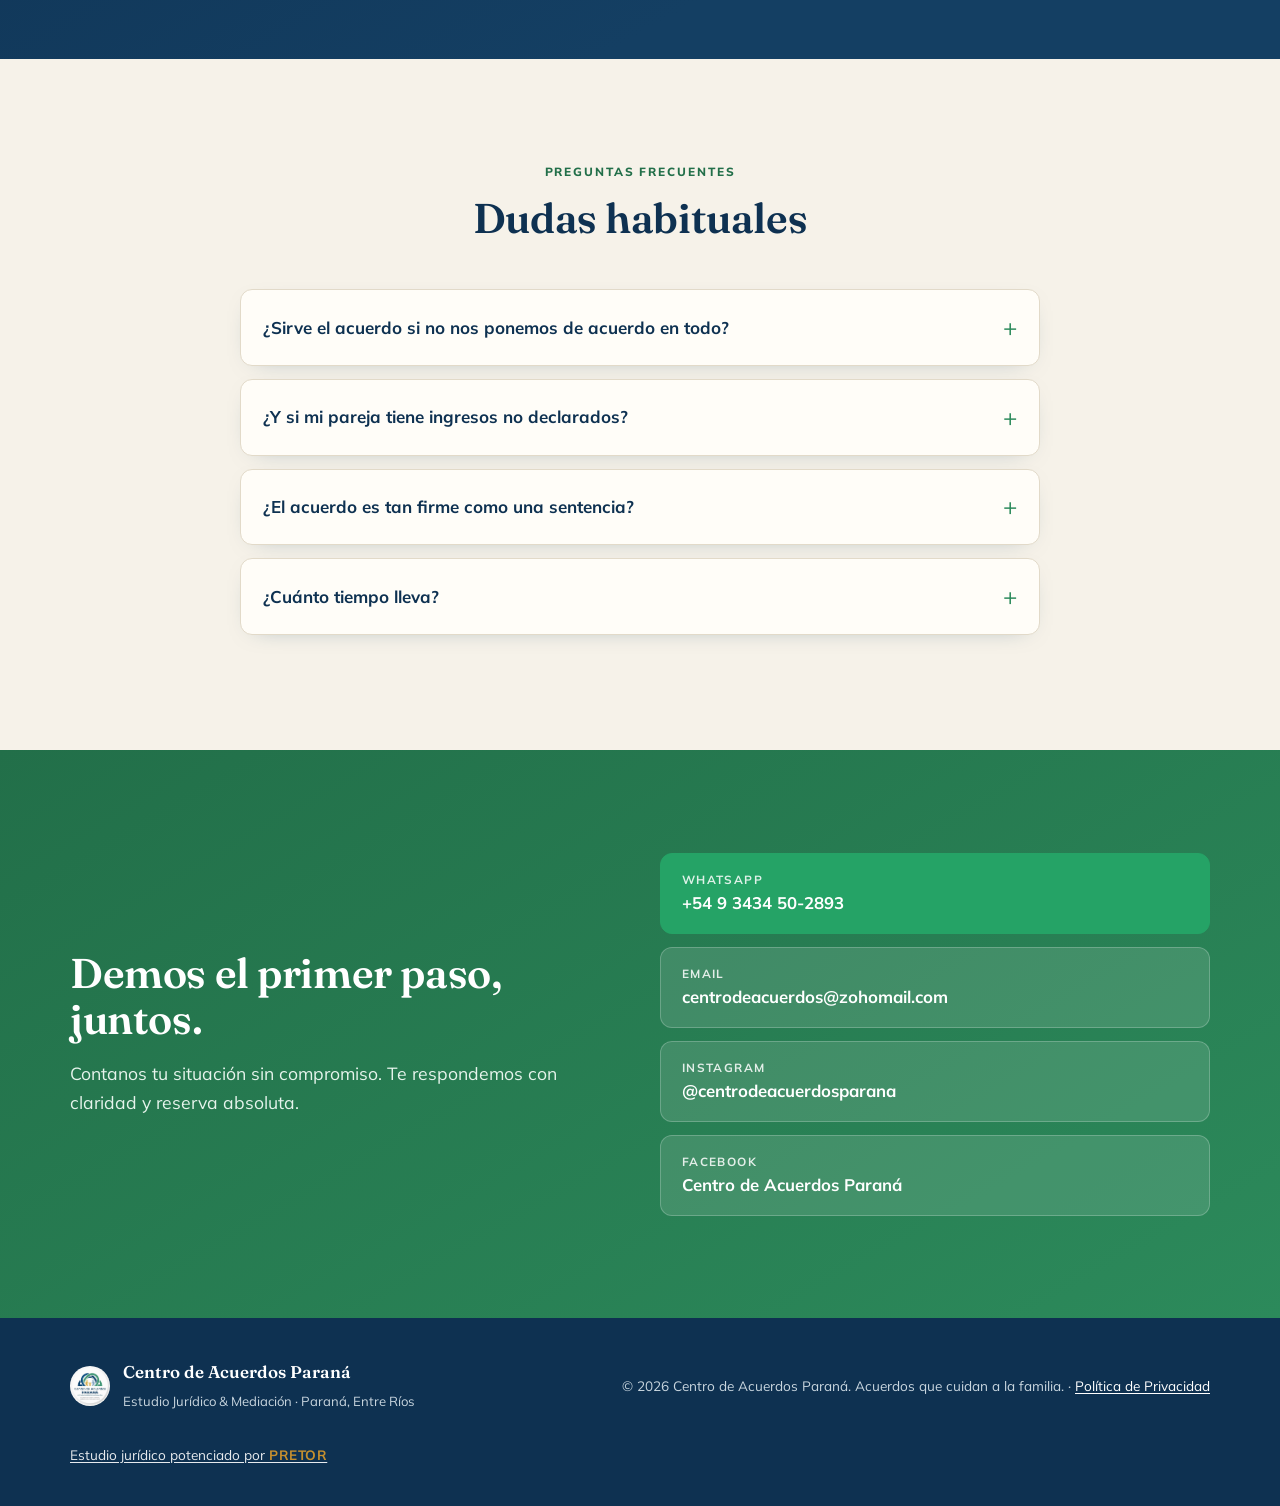
==== commit 7a4b96e8: "Add PRETOR attribution link to footer" ====
--- a/docs/index.html
+++ b/docs/index.html
@@ -364,6 +364,7 @@
         </div>
       </div>
       <p class="footer-note">© <span data-year>2026</span> Centro de Acuerdos Paraná. Acuerdos que cuidan a la familia. · <a href="privacidad.html">Política de Privacidad</a></p>
+      <p class="footer-note footer-powered"><a href="https://fedesapuppo.com/pretor" target="_blank" rel="noopener">Estudio jurídico potenciado por <span class="footer-powered__brand">PRETOR</span></a></p>
     </div>
   </footer>
 
--- a/docs/styles.css
+++ b/docs/styles.css
@@ -202,6 +202,8 @@
 .footer-note { margin: 0; font-size: .85rem; }
 .footer-note a { color: #fff; text-decoration: underline; text-underline-offset: 2px; }
 .footer-note a:hover { color: var(--sky); }
+.footer-powered { margin-top: .35rem; opacity: .9; }
+.footer-powered__brand { color: var(--gold); font-weight: 700; letter-spacing: .04em; }
 
 /* Policy / legal document page */
 .policy { padding: clamp(2.5rem, 6vw, 4.5rem) 0 clamp(3.5rem, 8vw, 5.5rem); }
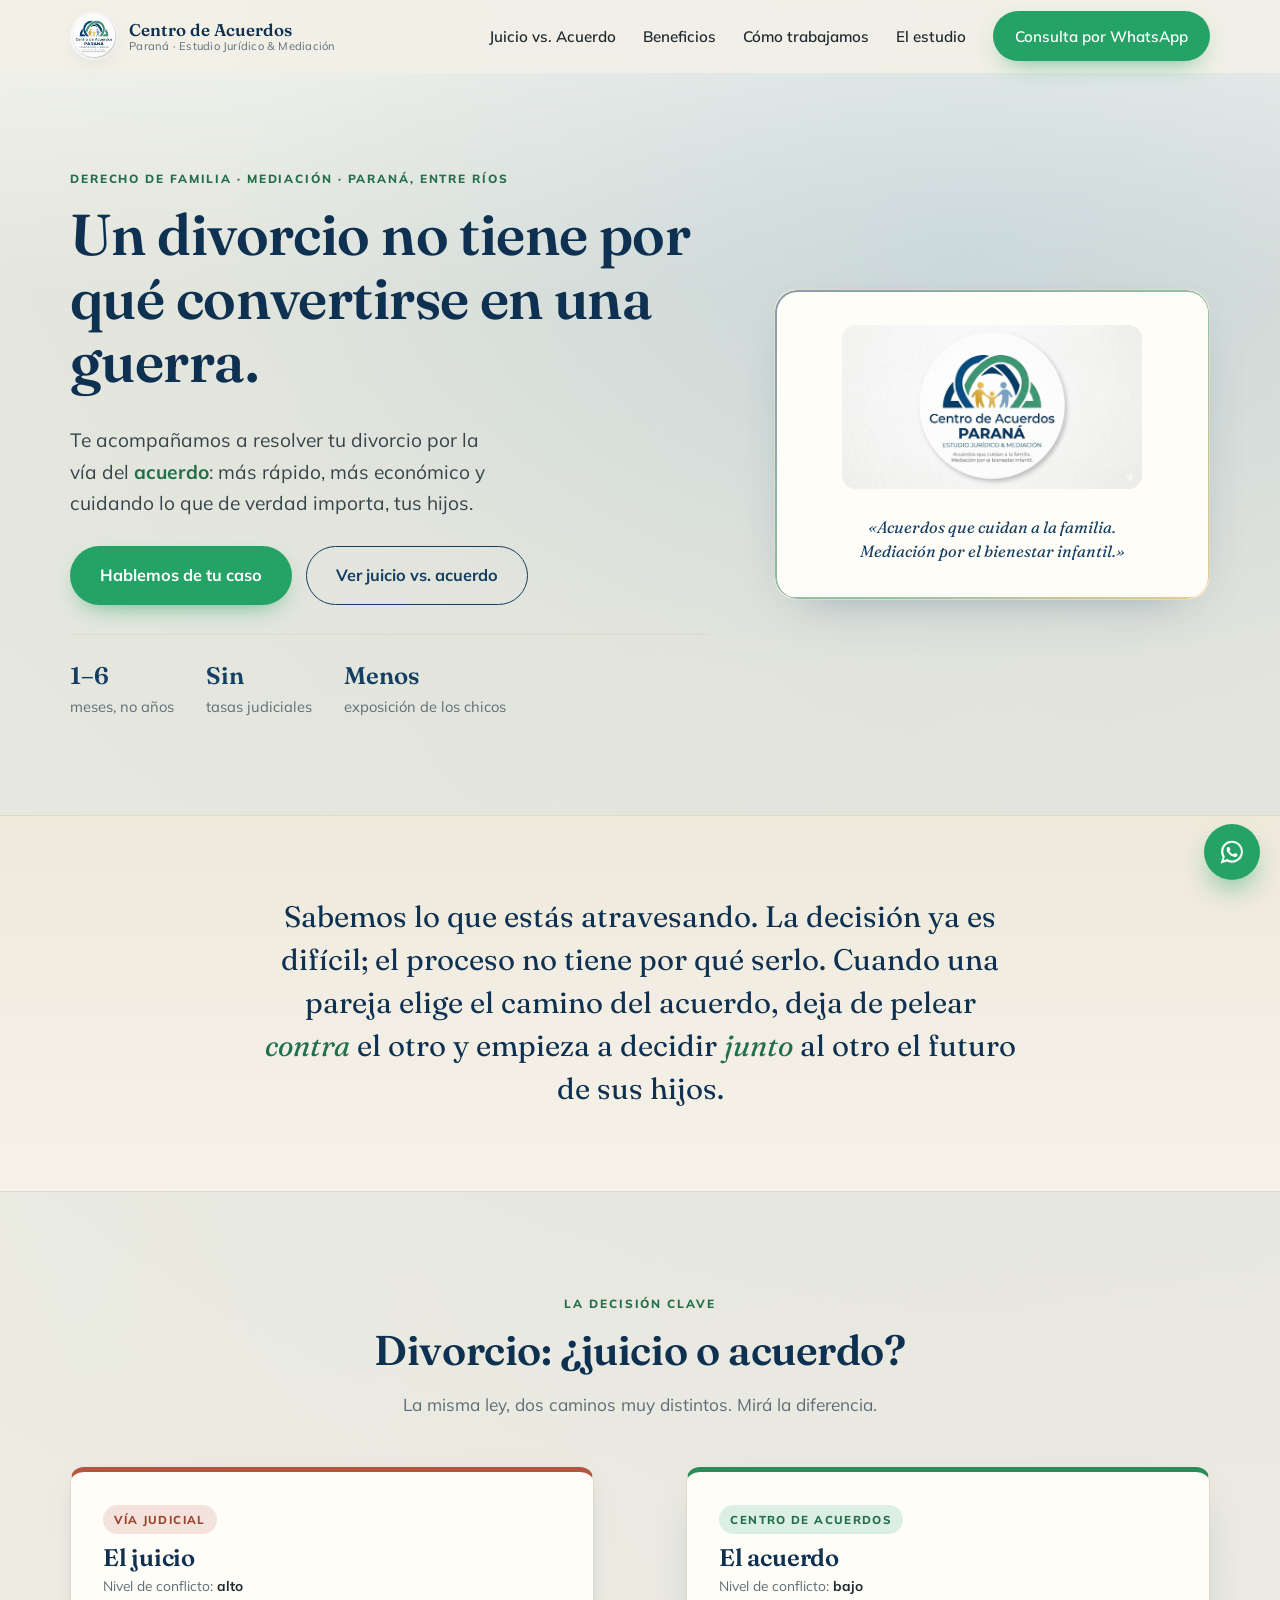
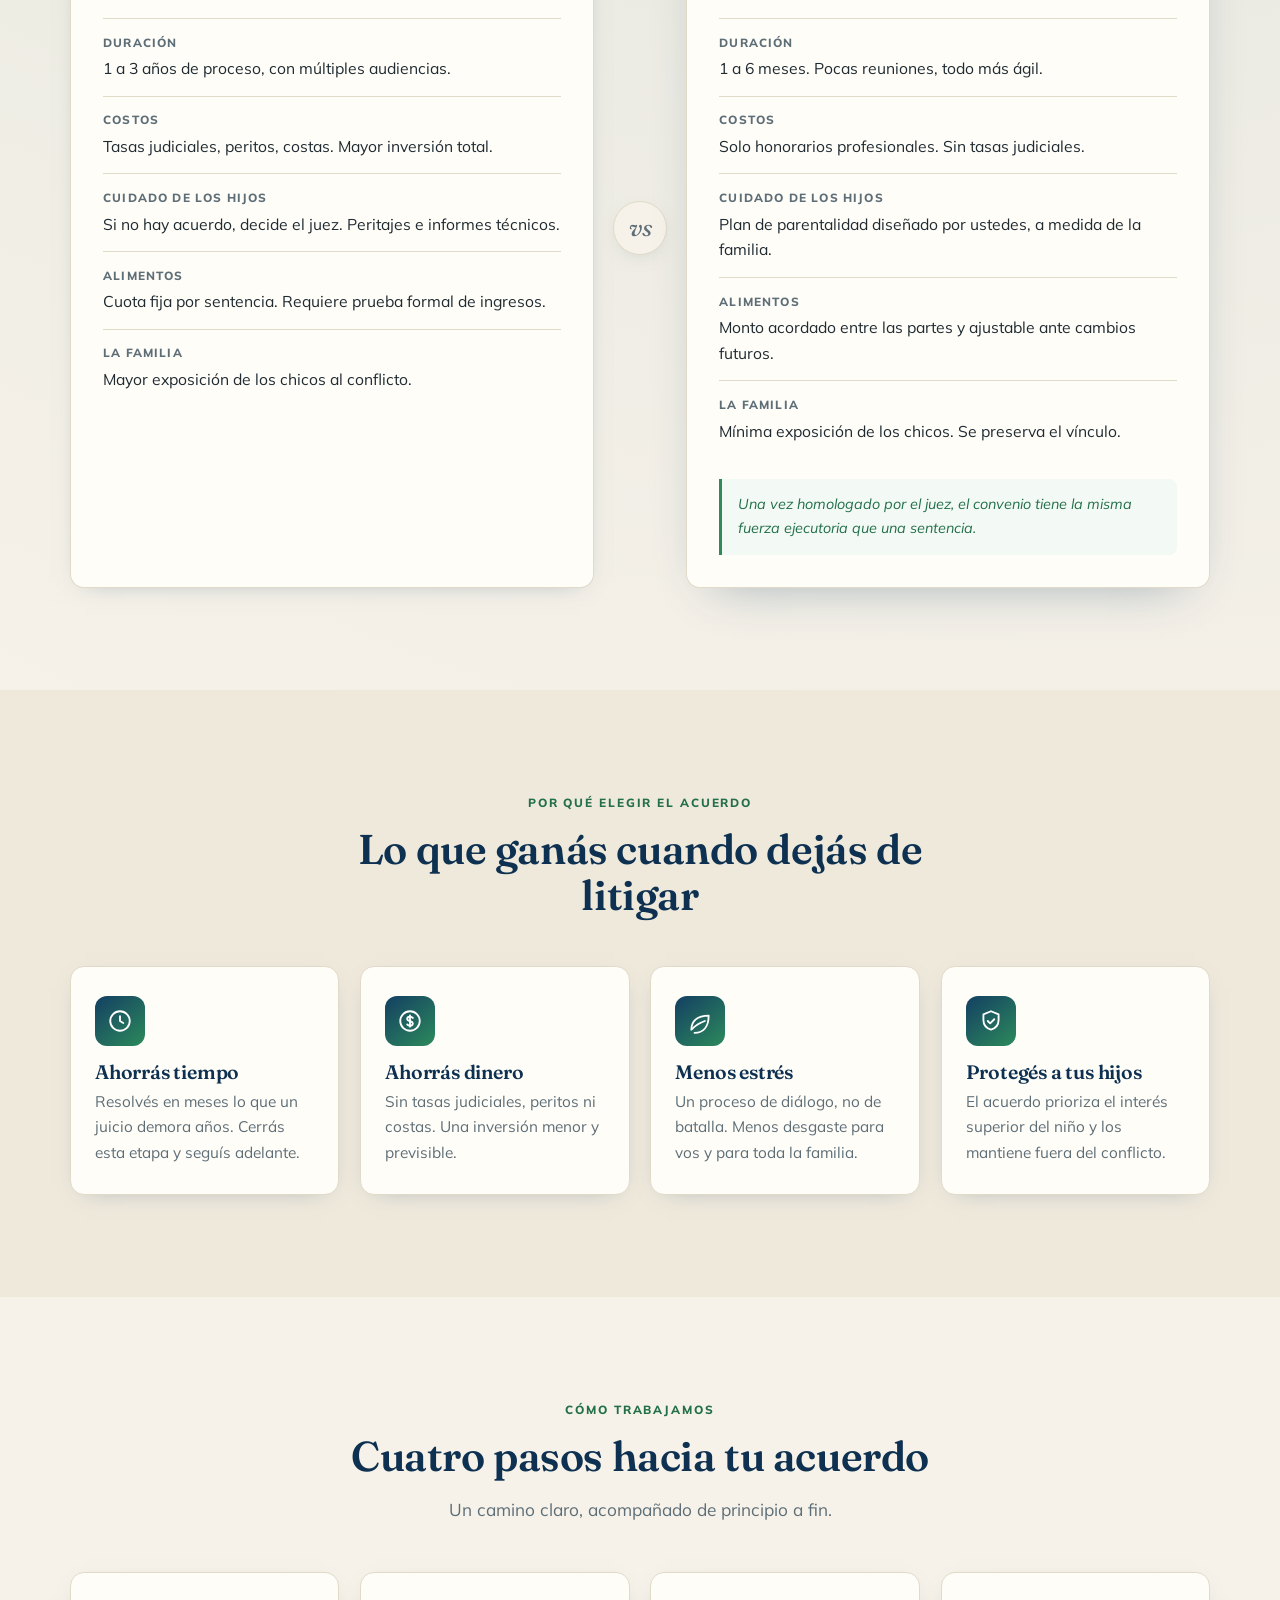
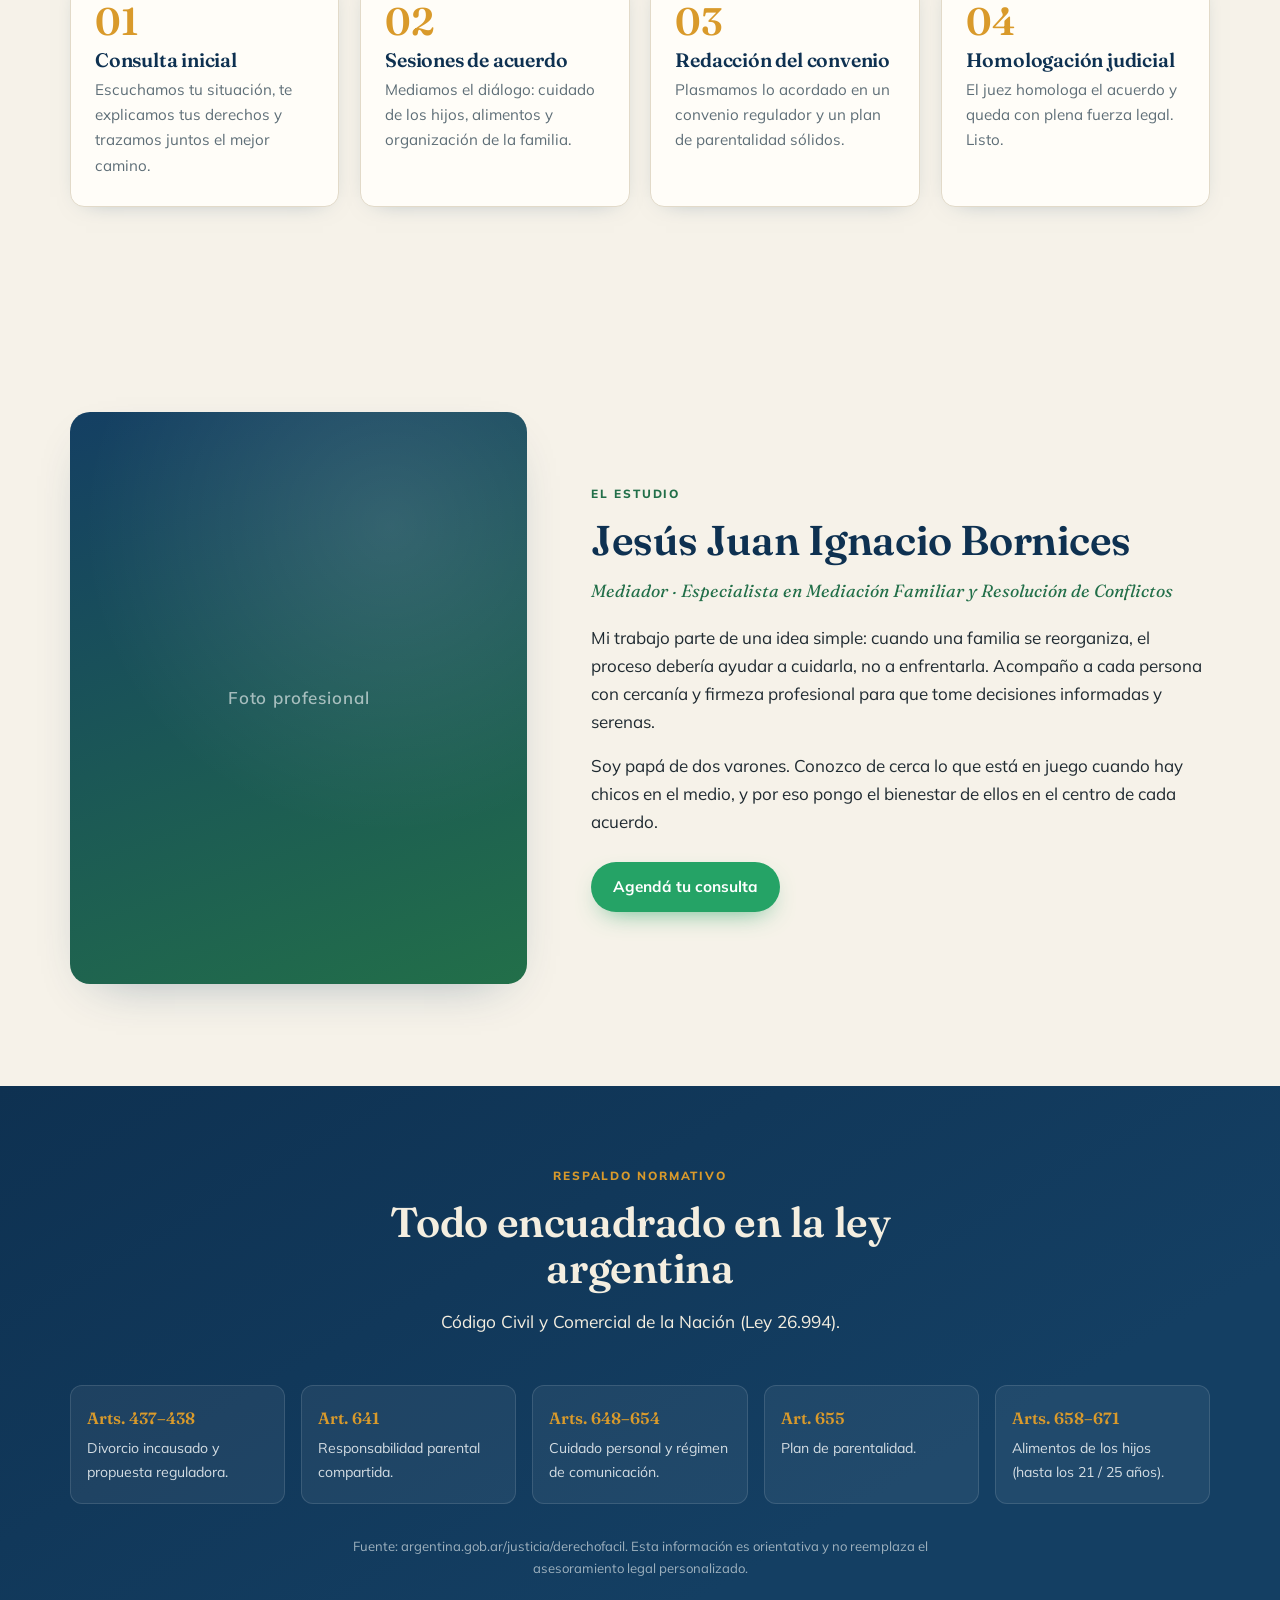
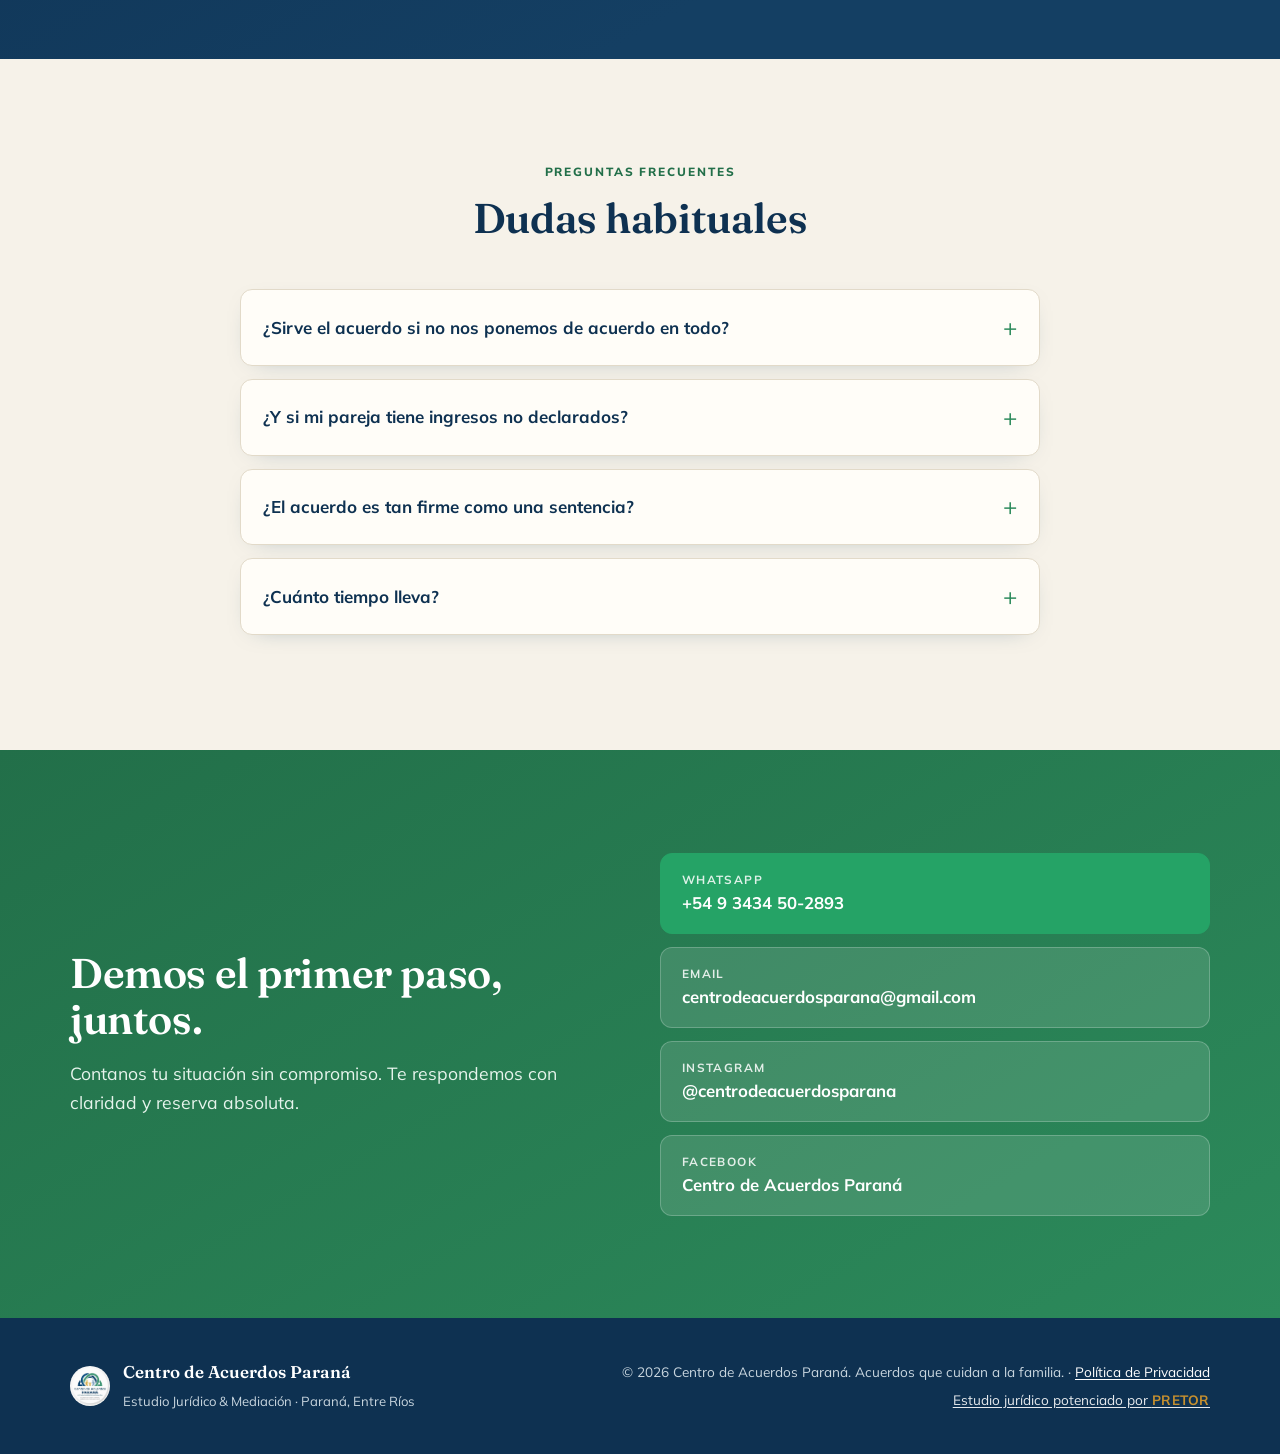
==== commit d3806712: "Add PRETOR glow, stack footer on mobile, switch to Gmail address" ====
--- a/docs/index.html
+++ b/docs/index.html
@@ -47,7 +47,7 @@
     "image": "https://centrodeacuerdosparana.com/assets/og-image.jpg",
     "logo": "https://centrodeacuerdosparana.com/assets/logo.jpeg",
     "telephone": "+5493434502893",
-    "email": "centrodeacuerdos@zohomail.com",
+    "email": "centrodeacuerdosparana@gmail.com",
     "areaServed": "Paraná, Entre Ríos, Argentina",
     "address": {
       "@type": "PostalAddress",
@@ -337,9 +337,9 @@
             <span class="contact__btn-label">WhatsApp</span>
             <span class="contact__btn-value">+54 9 3434 50-2893</span>
           </a>
-          <a class="contact__btn" href="mailto:centrodeacuerdos@zohomail.com">
+          <a class="contact__btn" href="mailto:centrodeacuerdosparana@gmail.com">
             <span class="contact__btn-label">Email</span>
-            <span class="contact__btn-value">centrodeacuerdos@zohomail.com</span>
+            <span class="contact__btn-value">centrodeacuerdosparana@gmail.com</span>
           </a>
           <a class="contact__btn" href="https://www.instagram.com/centrodeacuerdosparana/" target="_blank" rel="noopener">
             <span class="contact__btn-label">Instagram</span>
@@ -363,8 +363,10 @@
           <span>Estudio Jurídico &amp; Mediación · Paraná, Entre Ríos</span>
         </div>
       </div>
-      <p class="footer-note">© <span data-year>2026</span> Centro de Acuerdos Paraná. Acuerdos que cuidan a la familia. · <a href="privacidad.html">Política de Privacidad</a></p>
-      <p class="footer-note footer-powered"><a href="https://fedesapuppo.com/pretor" target="_blank" rel="noopener">Estudio jurídico potenciado por <span class="footer-powered__brand">PRETOR</span></a></p>
+      <div class="footer-meta">
+        <p class="footer-note">© <span data-year>2026</span> Centro de Acuerdos Paraná. Acuerdos que cuidan a la familia.<span class="footer-sep"> · </span><a class="footer-privacy" href="privacidad.html">Política de Privacidad</a></p>
+        <p class="footer-note footer-powered"><a href="https://fedesapuppo.com/pretor" target="_blank" rel="noopener">Estudio jurídico potenciado por <span class="footer-powered__brand">PRETOR</span></a></p>
+      </div>
     </div>
   </footer>
 
--- a/docs/styles.css
+++ b/docs/styles.css
@@ -202,8 +202,16 @@
 .footer-note { margin: 0; font-size: .85rem; }
 .footer-note a { color: #fff; text-decoration: underline; text-underline-offset: 2px; }
 .footer-note a:hover { color: var(--sky); }
+.footer-meta { text-align: right; }
 .footer-powered { margin-top: .35rem; opacity: .9; }
-.footer-powered__brand { color: var(--gold); font-weight: 700; letter-spacing: .04em; }
+.footer-powered__brand { color: var(--gold); font-weight: 700; letter-spacing: .04em; animation: pretor-glow 2s ease-in-out infinite; }
+@keyframes pretor-glow {
+  0%, 100% { text-shadow: 0 0 2px rgba(217, 154, 43, .25); }
+  50% { text-shadow: 0 0 10px rgba(217, 154, 43, .9), 0 0 18px rgba(217, 154, 43, .55); }
+}
+@media (prefers-reduced-motion: reduce) {
+  .footer-powered__brand { animation: none; }
+}
 
 /* Policy / legal document page */
 .policy { padding: clamp(2.5rem, 6vw, 4.5rem) 0 clamp(3.5rem, 8vw, 5.5rem); }
@@ -251,6 +259,10 @@
   .compare { grid-template-columns: 1fr; gap: 1.2rem; }
   .compare__vs { padding: 0; }
   .compare__vs span { transform: rotate(90deg); }
+  .footer-inner { flex-direction: column; align-items: center; text-align: center; }
+  .footer-meta { text-align: center; }
+  .footer-sep { display: none; }
+  .footer-privacy { display: block; margin-top: .25rem; }
 }
 
 @media (max-width: 540px) {
